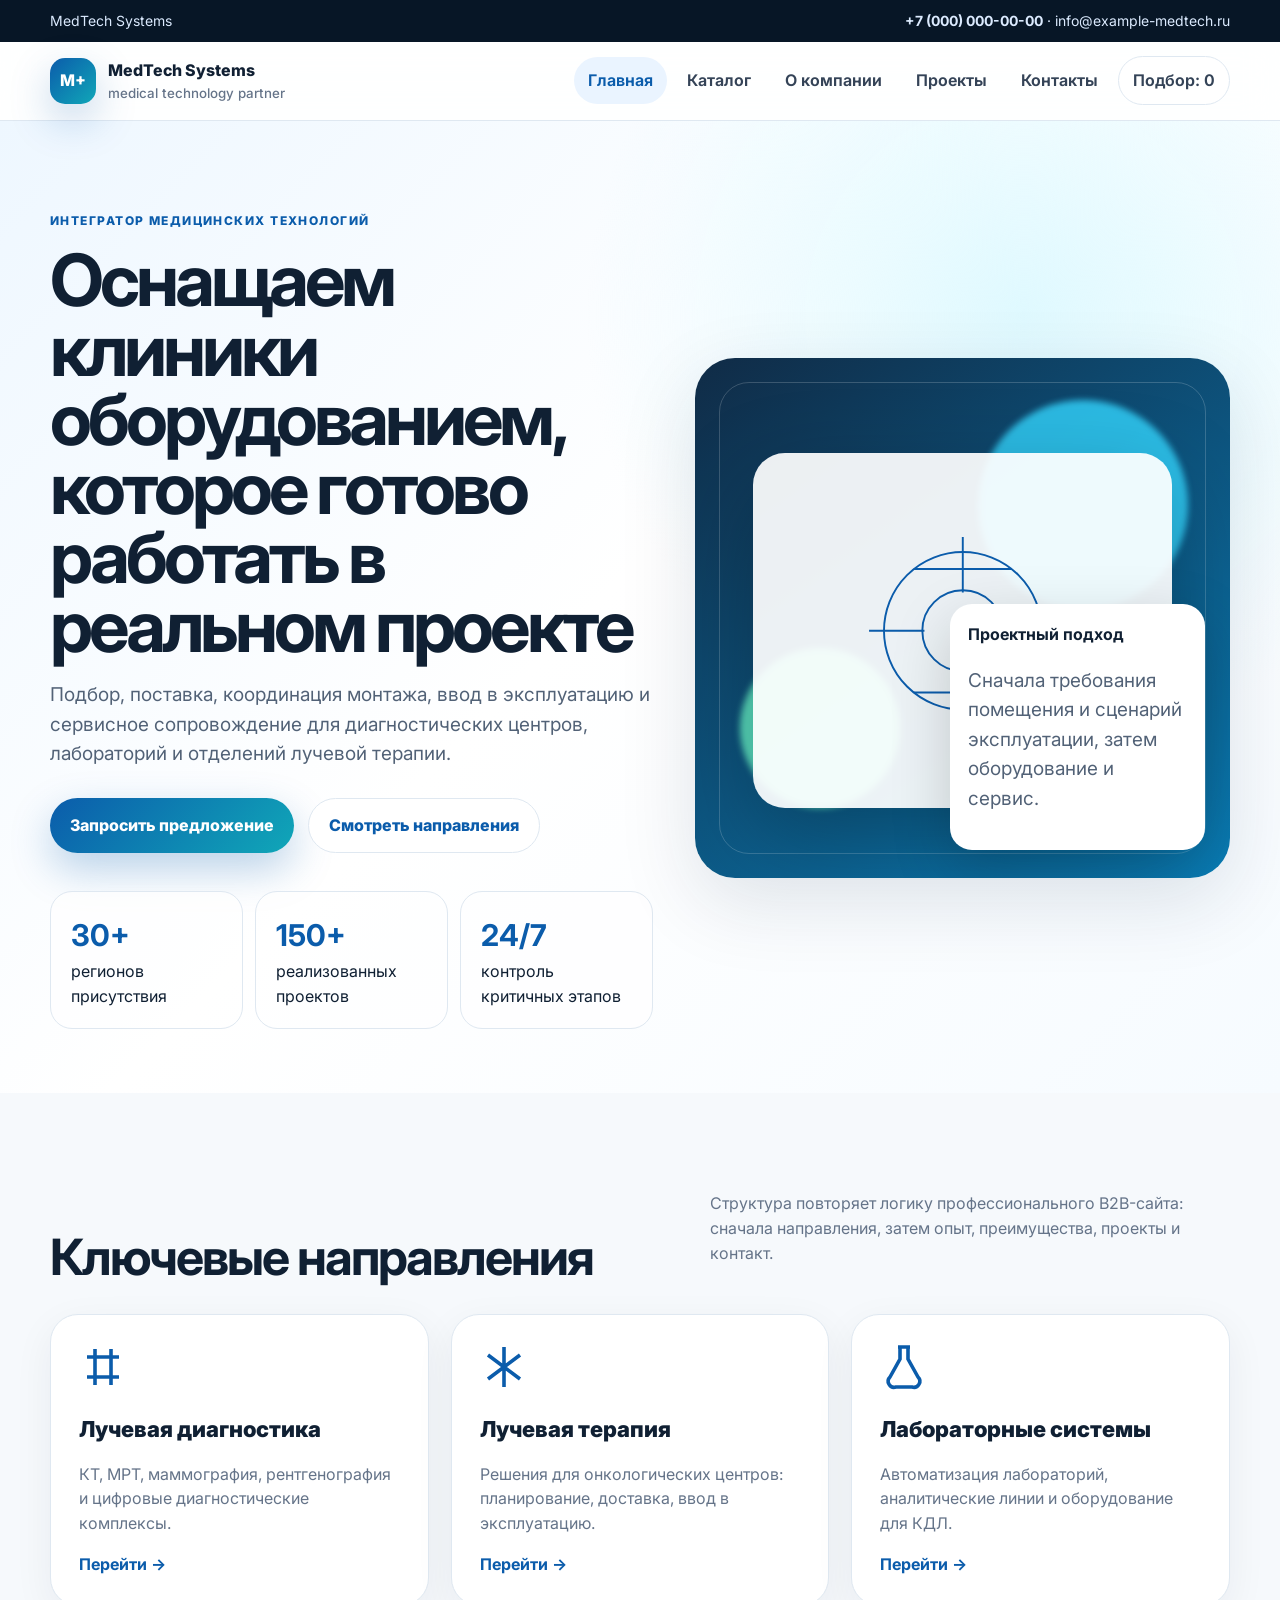
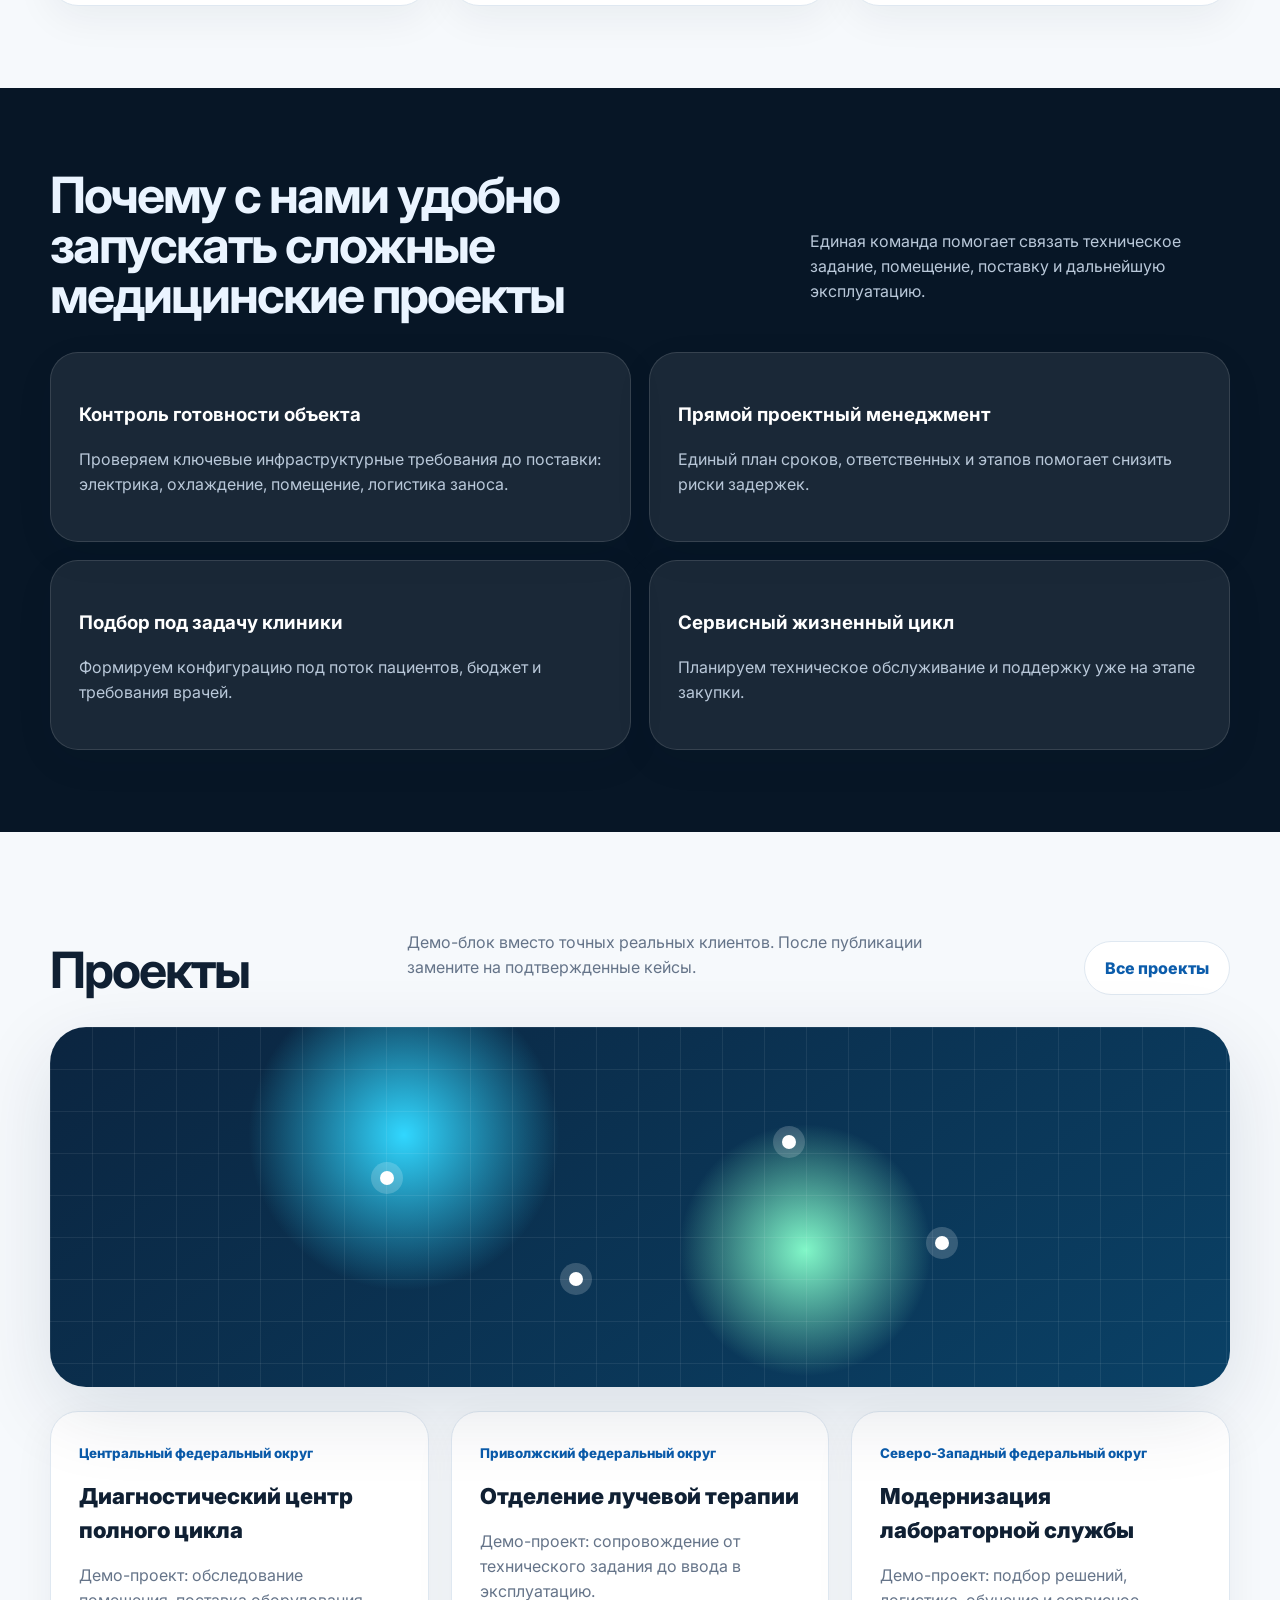
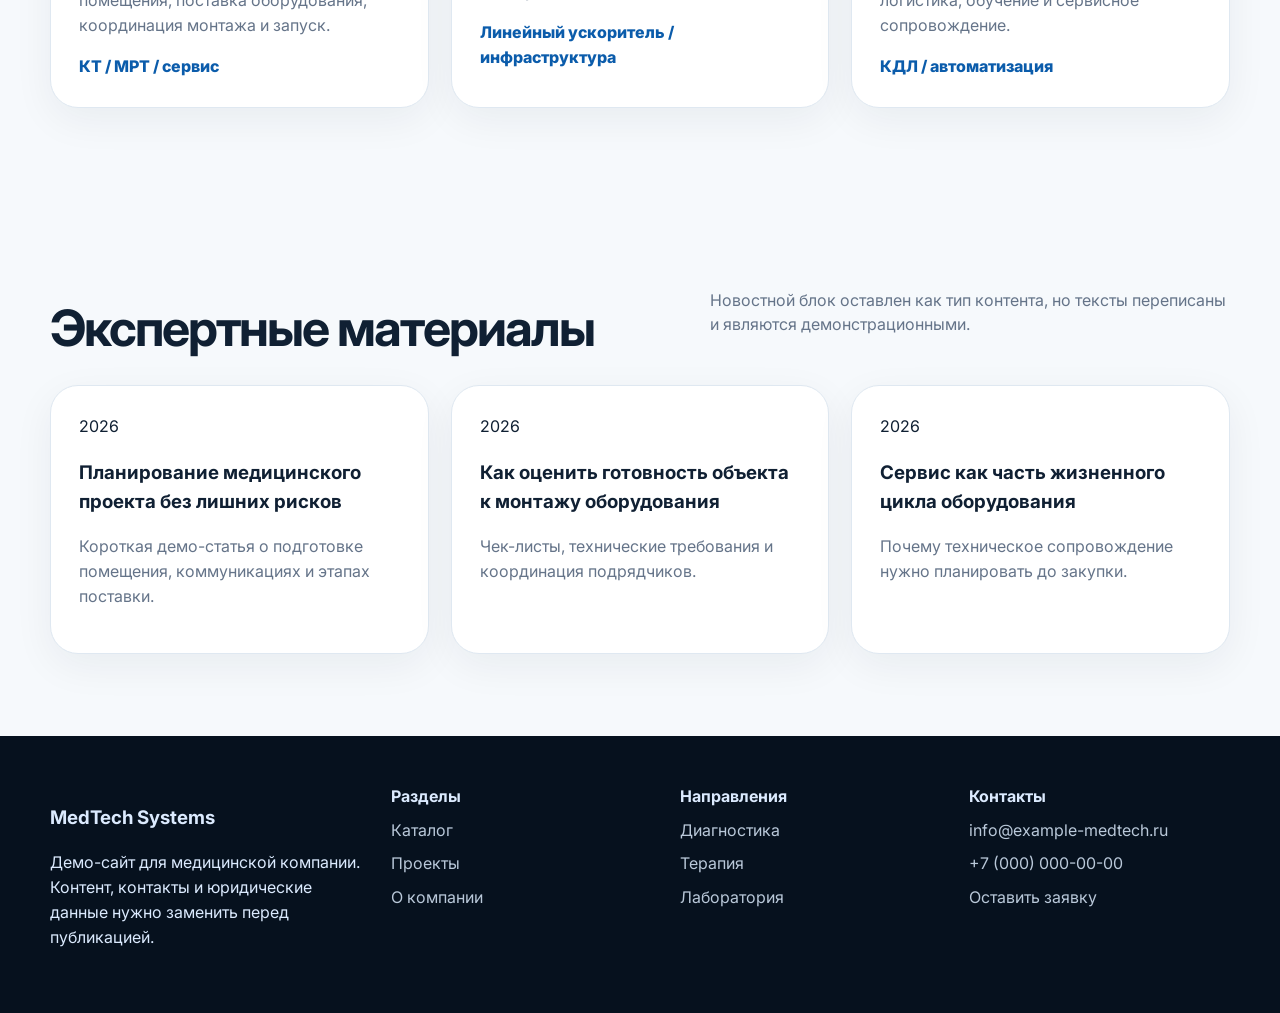
==== index.html @ 0eb0f10e "Add files via upload" ====
<!doctype html><html lang="ru"><head><meta charset="utf-8"><meta name="viewport" content="width=device-width,initial-scale=1"><title>MedTech Systems — медицинское оборудование</title><meta name="description" content="Комплексное оснащение медицинских центров, диагностика, терапия, лаборатории и сервис."><link rel="preconnect" href="https://fonts.googleapis.com"><link rel="preconnect" href="https://fonts.gstatic.com" crossorigin><link href="https://fonts.googleapis.com/css2?family=Inter:wght@400;500;650;750;850&display=swap" rel="stylesheet"><link rel="stylesheet" href="styles.css"></head><body><div class="topbar"><div class="container"><span data-company></span><span><b data-phone></b> · <a data-email></a></span></div></div>
<header class="navbar"><div class="container nav-inner"><a class="logo" href="index.html"><span class="logo-mark">M+</span><span><span data-company></span><small>medical technology partner</small></span></a><button class="nav-toggle" aria-label="Открыть меню">☰</button><nav class="nav-links"><a href="index.html">Главная</a><a href="catalog.html">Каталог</a><a href="about.html">О компании</a><a href="projects.html">Проекты</a><a href="contacts.html">Контакты</a><a class="basket-link" href="catalog.html#basket">Подбор: <span id="basketCount">0</span></a></nav></div></header>
<main><section class="hero"><div class="container hero-grid"><div><span class="eyebrow">интегратор медицинских технологий</span><h1>Оснащаем клиники оборудованием, которое готово работать в реальном проекте</h1><p>Подбор, поставка, координация монтажа, ввод в эксплуатацию и сервисное сопровождение для диагностических центров, лабораторий и отделений лучевой терапии.</p><div class="actions"><a class="btn primary" href="contacts.html?quote=1">Запросить предложение</a><a class="btn secondary" href="catalog.html">Смотреть направления</a></div><div class="hero-stats"><div class="stat"><b>30+</b><span>регионов присутствия</span></div><div class="stat"><b>150+</b><span>реализованных проектов</span></div><div class="stat"><b>24/7</b><span>контроль критичных этапов</span></div></div></div><div class="visual-card reveal"><span class="orb one"></span><span class="orb two"></span><div class="device"><svg viewBox="0 0 240 240"><circle cx="120" cy="120" r="74"/><circle cx="120" cy="120" r="38"/><path d="M32 120h52M156 120h52M120 32v52M120 156v52"/><path d="M74 178h92M74 62h92"/></svg></div><div class="floating-note"><b>Проектный подход</b><p>Сначала требования помещения и сценарий эксплуатации, затем оборудование и сервис.</p></div></div></div></section>
<section class="section"><div class="container"><div class="section-head"><h2>Ключевые направления</h2><p>Структура повторяет логику профессионального B2B-сайта: сначала направления, затем опыт, преимущества, проекты и контакт.</p></div><div id="directions" class="grid-3"></div></div></section>
<section class="section dark"><div class="container"><div class="section-head"><h2>Почему с нами удобно запускать сложные медицинские проекты</h2><p>Единая команда помогает связать техническое задание, помещение, поставку и дальнейшую эксплуатацию.</p></div><div class="adv-grid"><div class="adv-card reveal"><h3>Контроль готовности объекта</h3><p>Проверяем ключевые инфраструктурные требования до поставки: электрика, охлаждение, помещение, логистика заноса.</p></div><div class="adv-card reveal"><h3>Прямой проектный менеджмент</h3><p>Единый план сроков, ответственных и этапов помогает снизить риски задержек.</p></div><div class="adv-card reveal"><h3>Подбор под задачу клиники</h3><p>Формируем конфигурацию под поток пациентов, бюджет и требования врачей.</p></div><div class="adv-card reveal"><h3>Сервисный жизненный цикл</h3><p>Планируем техническое обслуживание и поддержку уже на этапе закупки.</p></div></div></div></section>
<section class="section"><div class="container"><div class="section-head"><h2>Проекты</h2><p>Демо-блок вместо точных реальных клиентов. После публикации замените на подтвержденные кейсы.</p><a class="btn ghost" href="projects.html">Все проекты</a></div><div class="map-card reveal"><span class="pin"></span><span class="pin"></span><span class="pin"></span><span class="pin"></span></div><div id="projectPreview" class="grid-3" style="margin-top:24px"></div></div></section>
<section class="section"><div class="container"><div class="section-head"><h2>Экспертные материалы</h2><p>Новостной блок оставлен как тип контента, но тексты переписаны и являются демонстрационными.</p></div><div id="newsPreview" class="grid-3"></div></div></section></main><footer class="footer"><div class="container footer-grid"><div><h3 data-company></h3><p>Демо-сайт для медицинской компании. Контент, контакты и юридические данные нужно заменить перед публикацией.</p></div><div><b>Разделы</b><a href="catalog.html">Каталог</a><a href="projects.html">Проекты</a><a href="about.html">О компании</a></div><div><b>Направления</b><a href="catalog.html#diagnostics">Диагностика</a><a href="catalog.html#therapy">Терапия</a><a href="catalog.html#lab">Лаборатория</a></div><div><b>Контакты</b><a data-email></a><a data-phone></a><a href="contacts.html">Оставить заявку</a></div></div></footer><script src="data.js"></script><script src="script.js"></script></body></html>
---- styles.css ----
:root{--bg:#f6f9fc;--paper:#fff;--ink:#102033;--muted:#657489;--line:#dfe8f1;--brand:#0b5cab;--brand2:#10a7b8;--dark:#071626;--accent:#d8f3ff;--shadow:0 24px 80px rgba(10,37,64,.12);--radius:28px}*{box-sizing:border-box}html{scroll-behavior:smooth}body{margin:0;font-family:Inter,Arial,sans-serif;background:var(--bg);color:var(--ink);line-height:1.55}a{color:inherit;text-decoration:none}img{max-width:100%}.container{width:min(1180px,calc(100% - 36px));margin:auto}.topbar{background:var(--dark);color:#dbeafe;font-size:14px}.topbar .container{display:flex;justify-content:space-between;gap:16px;padding:10px 0}.navbar{position:sticky;top:0;z-index:20;background:rgba(255,255,255,.9);backdrop-filter:blur(18px);border-bottom:1px solid var(--line)}.nav-inner{height:78px;display:flex;align-items:center;justify-content:space-between;gap:24px}.logo{display:flex;align-items:center;gap:12px;font-weight:800}.logo-mark{width:46px;height:46px;border-radius:15px;background:linear-gradient(135deg,var(--brand),var(--brand2));display:grid;place-items:center;color:#fff;box-shadow:0 16px 40px rgba(11,92,171,.25)}.logo small{display:block;color:var(--muted);font-weight:500}.nav-links{display:flex;align-items:center;gap:6px}.nav-links a{padding:11px 14px;border-radius:999px;color:#344357;font-weight:650}.nav-links a:hover,.nav-links a.active{background:#eaf4ff;color:var(--brand)}.nav-toggle{display:none}.basket-link{border:1px solid var(--line);background:white}.hero{position:relative;overflow:hidden;background:radial-gradient(circle at 80% 20%,#dff9ff 0,transparent 34%),linear-gradient(135deg,#eef7ff,#fff 48%,#f6fbff);padding:86px 0 64px}.hero-grid{display:grid;grid-template-columns:1.06fr .94fr;gap:42px;align-items:center}.eyebrow{color:var(--brand);font-weight:800;text-transform:uppercase;letter-spacing:.12em;font-size:12px}.hero h1,.page-hero h1{font-size:clamp(38px,6vw,72px);line-height:.96;margin:14px 0 20px;letter-spacing:-.055em}.hero p,.page-hero p{font-size:19px;color:#526277;max-width:660px}.actions{display:flex;gap:14px;flex-wrap:wrap;margin:30px 0}.btn{display:inline-flex;align-items:center;justify-content:center;gap:8px;padding:14px 20px;border-radius:999px;font-weight:800;border:0;cursor:pointer;transition:.25s}.btn.primary{background:linear-gradient(135deg,var(--brand),var(--brand2));color:#fff;box-shadow:0 16px 42px rgba(11,92,171,.28)}.btn.secondary,.btn.ghost{background:white;color:var(--brand);border:1px solid var(--line)}.btn:hover{transform:translateY(-2px)}.wide{width:100%;margin-top:18px}.hero-stats{display:grid;grid-template-columns:repeat(3,1fr);gap:12px;margin-top:38px}.stat{padding:20px;border:1px solid var(--line);background:rgba(255,255,255,.72);border-radius:22px}.stat b{font-size:30px;color:var(--brand);display:block}.visual-card{position:relative;min-height:520px;border-radius:40px;background:linear-gradient(145deg,#102b46,#0a7db6);box-shadow:var(--shadow);overflow:hidden;padding:28px}.visual-card:before{content:"";position:absolute;inset:24px;border:1px solid rgba(255,255,255,.18);border-radius:30px}.orb{position:absolute;border-radius:50%;filter:blur(3px);opacity:.8}.orb.one{width:210px;height:210px;background:#34d6ff;right:42px;top:42px}.orb.two{width:160px;height:160px;background:#68f7c9;left:45px;bottom:70px}.device{position:absolute;inset:95px 58px 70px;border-radius:32px;background:rgba(255,255,255,.92);display:grid;place-items:center;box-shadow:0 30px 90px rgba(0,0,0,.25)}.device svg{width:72%;height:72%;stroke:var(--brand);fill:none;stroke-width:1.8}.floating-note{position:absolute;right:25px;bottom:28px;background:white;border-radius:22px;padding:18px;box-shadow:0 20px 60px rgba(0,0,0,.18);max-width:255px}.section{padding:82px 0}.section.dark{background:var(--dark);color:#eaf4ff}.section-head{display:flex;justify-content:space-between;gap:24px;align-items:end;margin-bottom:32px}.section-head h2{font-size:clamp(30px,4vw,50px);line-height:1;margin:0;letter-spacing:-.04em}.section-head p{color:var(--muted);max-width:520px}.dark .section-head p{color:#b9c8d9}.grid-3{display:grid;grid-template-columns:repeat(3,1fr);gap:22px}.direction-card,.product-card,.project-card,.news-card,.adv-card,.process-card,.contact-card{background:var(--paper);border:1px solid var(--line);border-radius:var(--radius);padding:28px;box-shadow:0 12px 40px rgba(11,33,55,.06);transition:.25s}.direction-card:hover,.product-card:hover,.project-card:hover{transform:translateY(-6px);box-shadow:var(--shadow)}.direction-card svg{width:48px;height:48px;stroke:var(--brand);fill:none;stroke-width:1.8}.direction-card span,.product-card h3,.project-card h3{font-size:22px;font-weight:850;display:block;margin:14px 0 10px}.direction-card p,.product-card p,.project-card p,.news-card p,.process-card p{color:var(--muted)}.direction-card b{color:var(--brand)}.adv-grid{display:grid;grid-template-columns:1fr 1fr;gap:18px}.adv-card{background:rgba(255,255,255,.08);border-color:rgba(255,255,255,.12);color:white}.adv-card p{color:#b9c8d9}.map-card{min-height:360px;border-radius:36px;background:radial-gradient(circle at 30% 30%,#31d7ff,transparent 18%),radial-gradient(circle at 64% 62%,#81f7c8,transparent 16%),linear-gradient(145deg,#0b2540,#0a4166);position:relative;overflow:hidden;box-shadow:var(--shadow)}.map-card:after{content:"";position:absolute;inset:0;background-image:linear-gradient(rgba(255,255,255,.07) 1px,transparent 1px),linear-gradient(90deg,rgba(255,255,255,.07) 1px,transparent 1px);background-size:42px 42px}.pin{position:absolute;width:14px;height:14px;border-radius:50%;background:#fff;box-shadow:0 0 0 9px rgba(255,255,255,.18);z-index:2}.pin:nth-child(1){left:28%;top:40%}.pin:nth-child(2){left:62%;top:30%}.pin:nth-child(3){left:75%;top:58%}.pin:nth-child(4){left:44%;top:68%}.page-hero{padding:76px 0 44px;background:linear-gradient(135deg,#eef7ff,#fff)}.breadcrumbs{font-size:14px;color:var(--muted);margin-bottom:22px}.filters{display:flex;gap:10px;flex-wrap:wrap;margin-bottom:28px}.filter-btn{padding:11px 16px;border-radius:999px;border:1px solid var(--line);background:white;cursor:pointer;font-weight:750}.filter-btn.active{background:var(--brand);color:white}.product-card span,.project-card span,.project-card small{color:var(--brand);font-weight:800}.basket-box{background:white;border:1px solid var(--line);border-radius:28px;padding:24px;margin-bottom:30px}.basket-row{display:grid;grid-template-columns:1fr 38px 30px 38px 38px;gap:8px;align-items:center;border-bottom:1px solid var(--line);padding:12px 0}.basket-row button{border:0;border-radius:10px;background:#eaf4ff;color:var(--brand);font-weight:900;cursor:pointer;padding:8px}.process{display:grid;grid-template-columns:repeat(4,1fr);gap:18px}.process-card b{display:grid;place-items:center;width:42px;height:42px;border-radius:14px;background:#eaf4ff;color:var(--brand);margin-bottom:20px}.contact-grid{display:grid;grid-template-columns:.85fr 1.15fr;gap:26px}.form{background:white;border:1px solid var(--line);border-radius:32px;padding:28px;box-shadow:var(--shadow)}label{display:block;font-weight:800;margin-top:14px}input,textarea,select{width:100%;padding:15px 16px;border:1px solid var(--line);border-radius:16px;font:inherit;margin-top:8px;background:#fbfdff}textarea{min-height:180px}.muted{color:var(--muted)}.footer{background:#06111e;color:#dbeafe;padding:48px 0}.footer-grid{display:grid;grid-template-columns:1.2fr repeat(3,1fr);gap:28px}.footer a{display:block;color:#b9c8d9;margin:9px 0}.reveal{opacity:0;transform:translateY(24px);transition:opacity .7s ease,transform .7s ease}.reveal.visible{opacity:1;transform:none}@media (prefers-reduced-motion:reduce){*{scroll-behavior:auto!important;transition:none!important}.reveal{opacity:1;transform:none}}@media (max-width:900px){.hero-grid,.contact-grid{grid-template-columns:1fr}.grid-3,.process,.footer-grid{grid-template-columns:1fr 1fr}.visual-card{min-height:420px}.nav-toggle{display:block;border:0;background:#eaf4ff;border-radius:12px;padding:10px}.nav-links{display:none;position:absolute;top:78px;left:18px;right:18px;flex-direction:column;background:white;border:1px solid var(--line);border-radius:24px;padding:14px;box-shadow:var(--shadow)}.nav-links.open{display:flex}.nav-links a{width:100%}.section-head{display:block}.topbar .container{display:block}}@media (max-width:620px){.grid-3,.process,.adv-grid,.footer-grid,.hero-stats{grid-template-columns:1fr}.hero{padding-top:48px}.visual-card{min-height:330px;border-radius:28px}.device{inset:70px 34px}.floating-note{display:none}.section{padding:56px 0}.nav-inner{height:68px}.nav-links{top:68px}.basket-row{grid-template-columns:1fr 34px 24px 34px 34px}.logo small{display:none}}
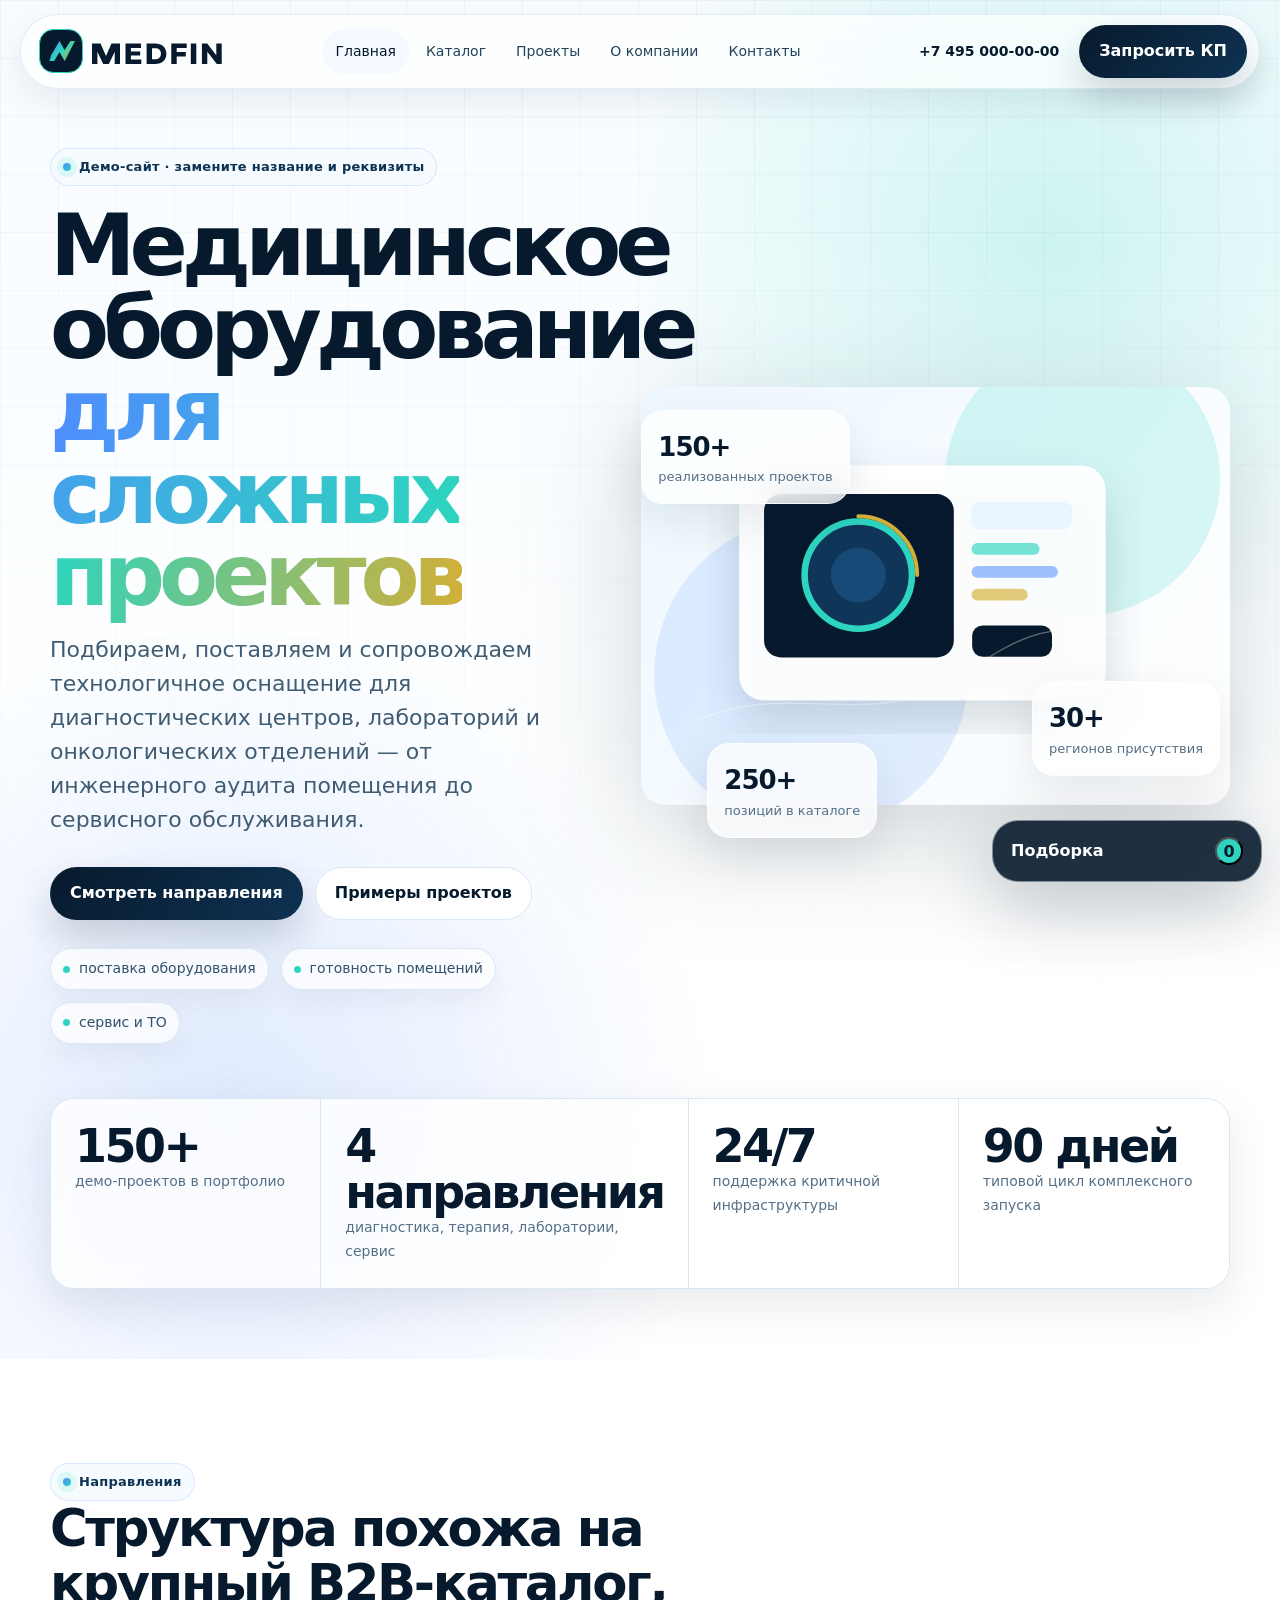
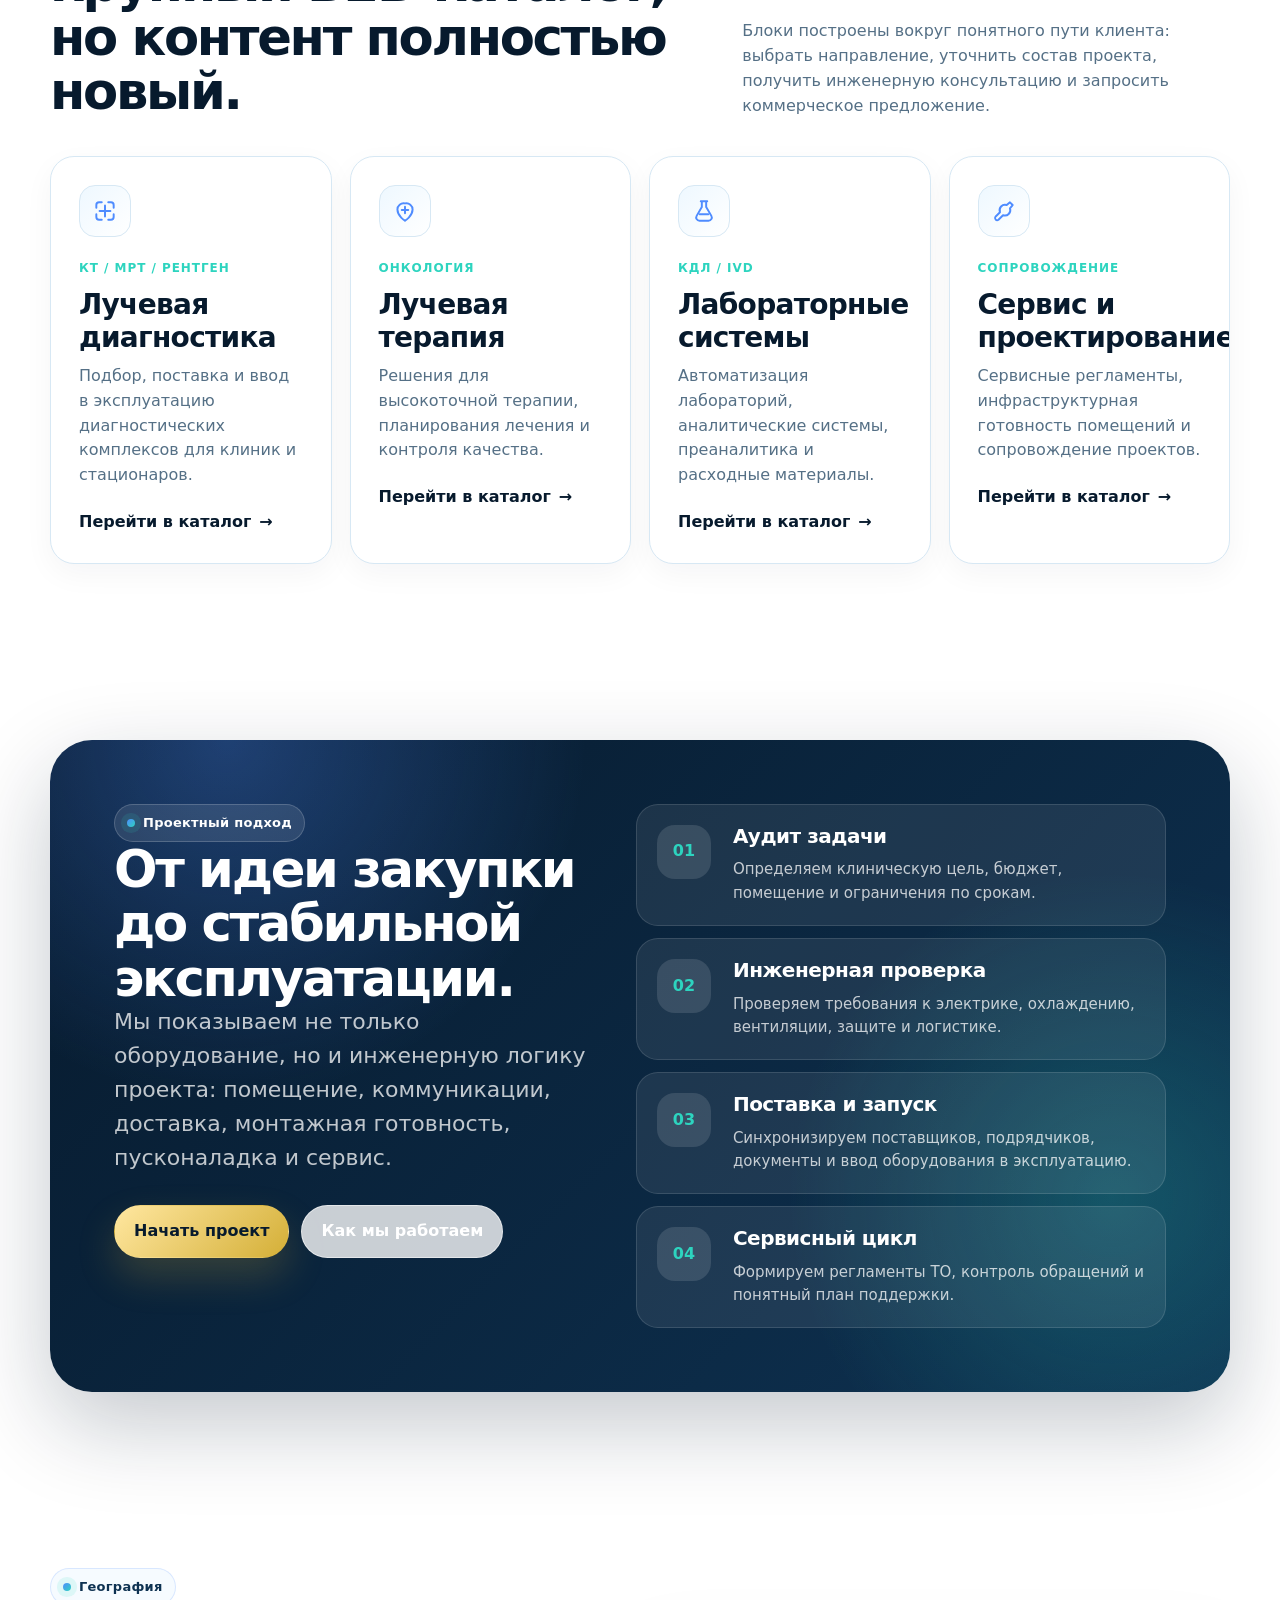
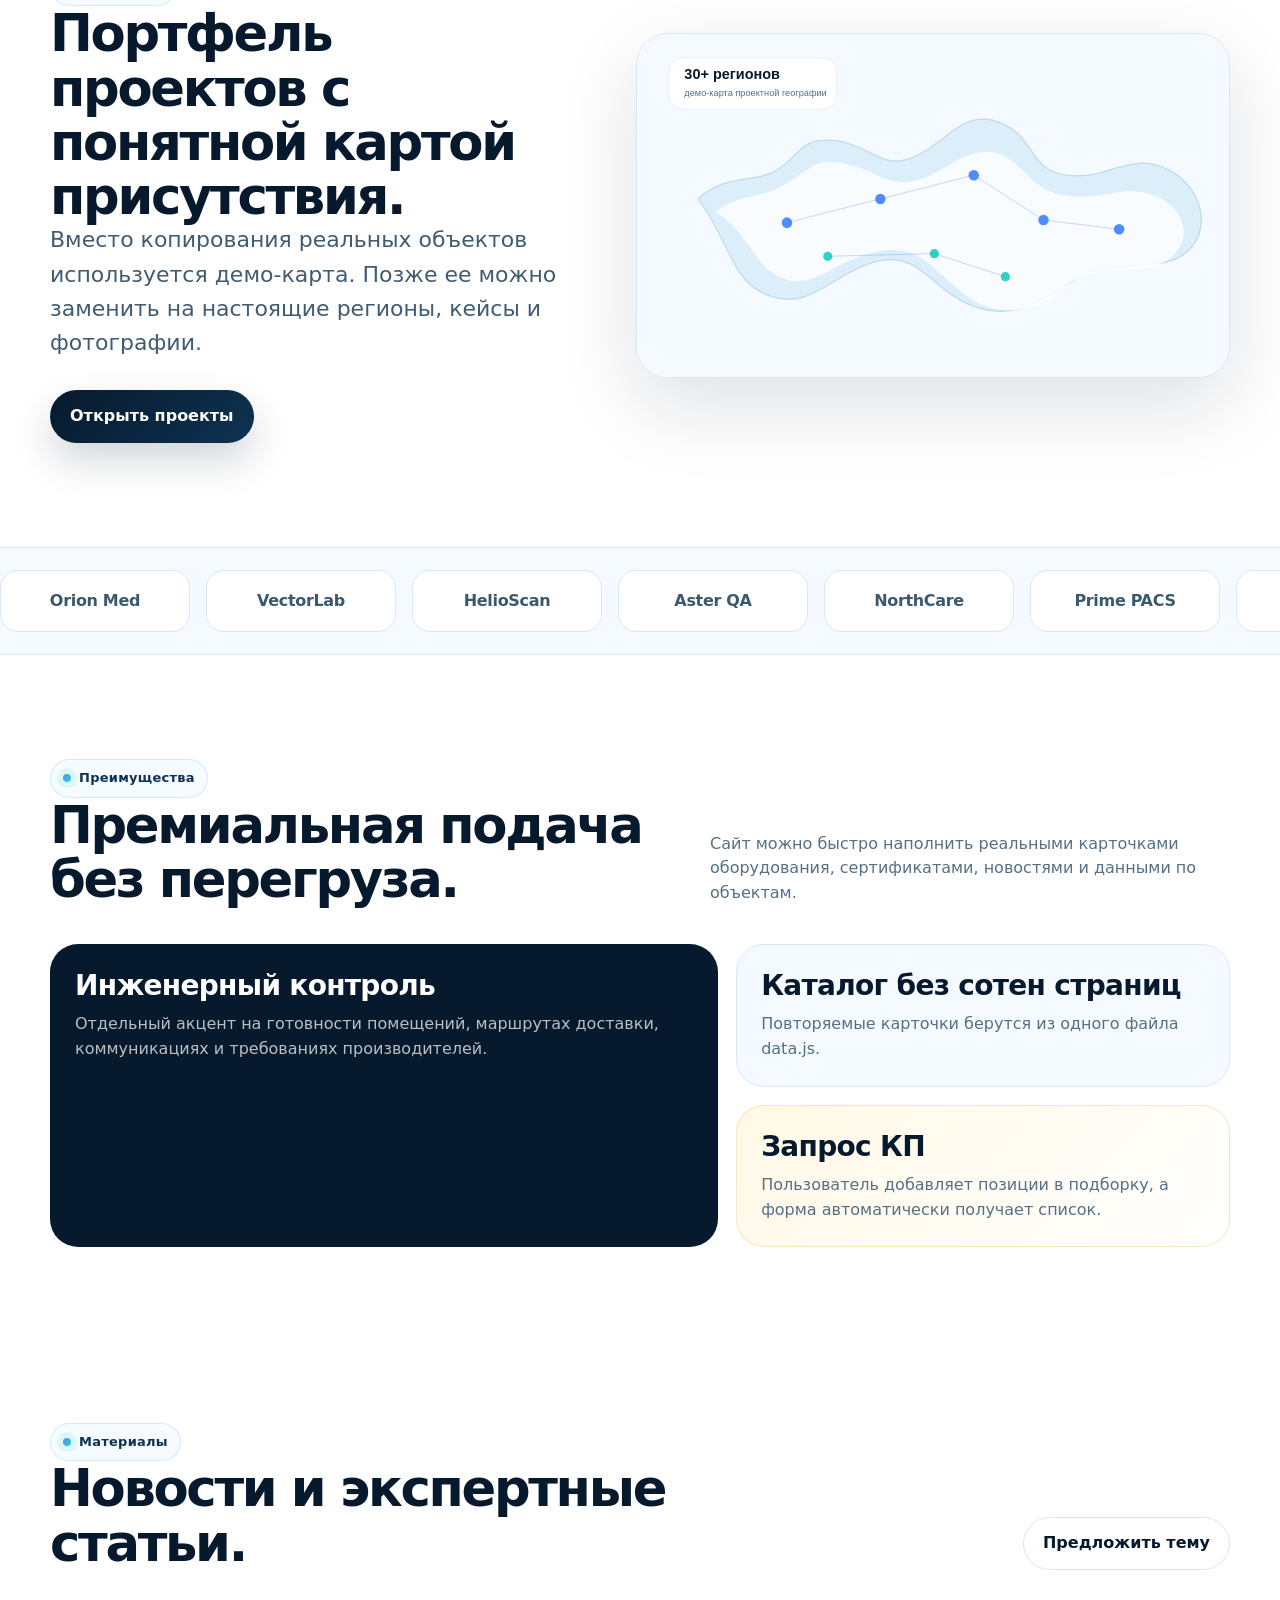
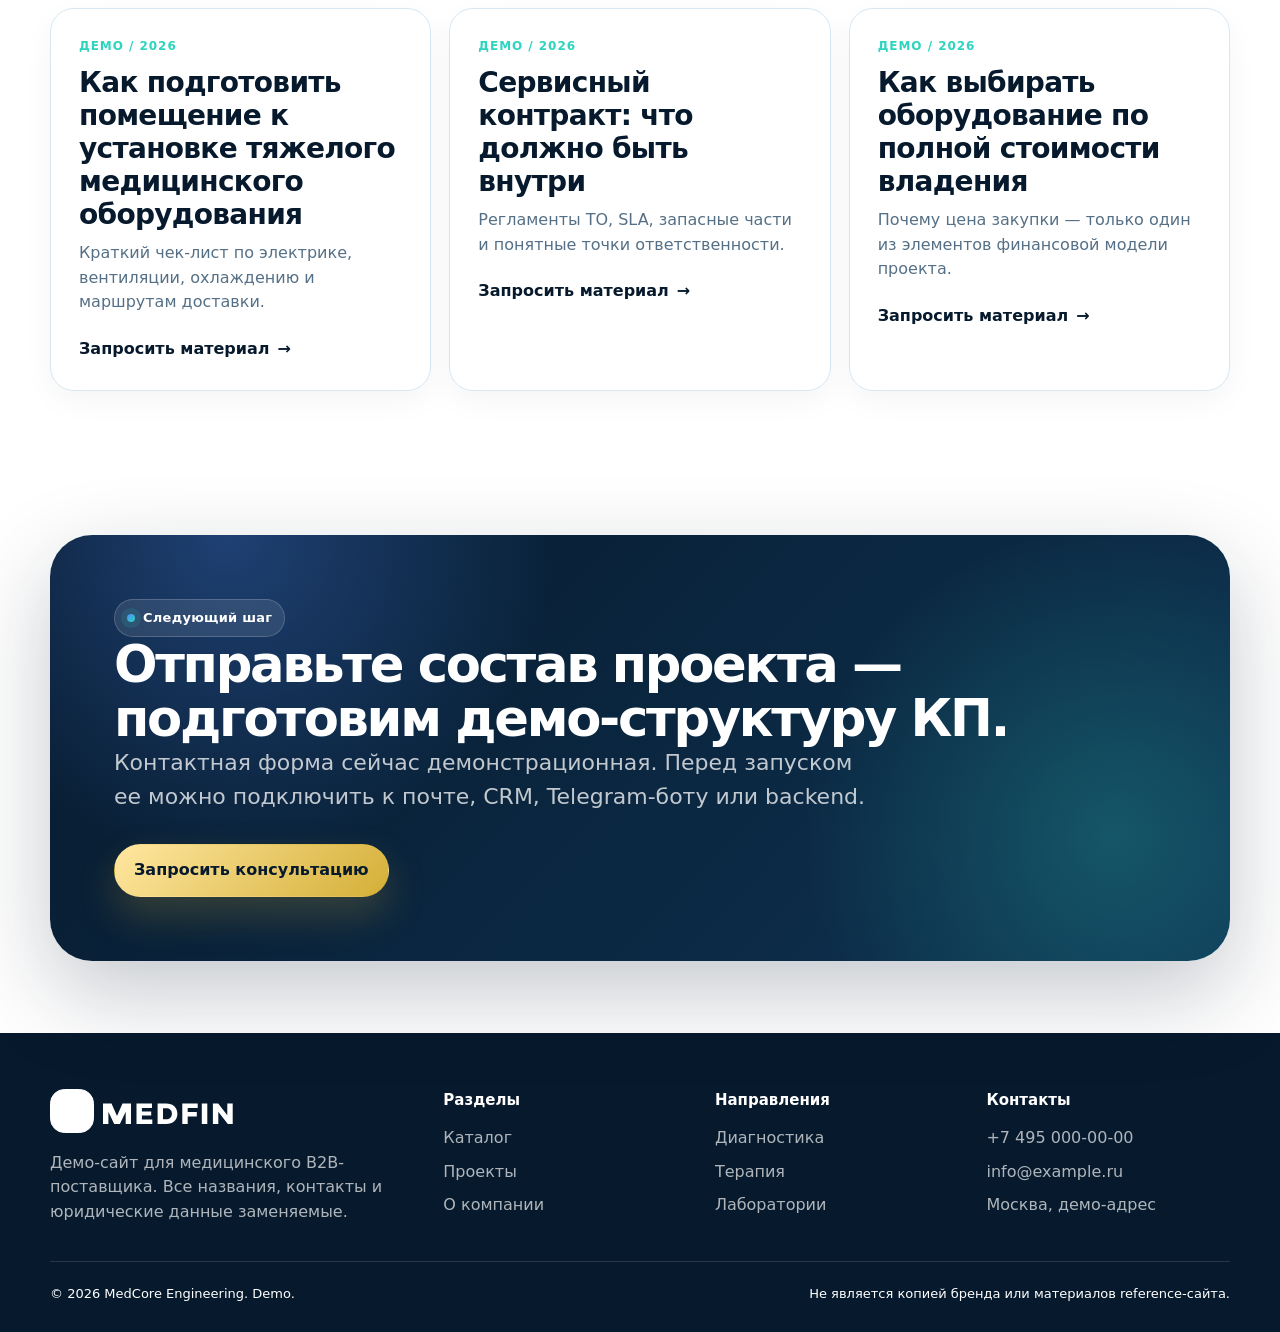
==== commit a051a337: "Add files via upload" ====
--- a/index.html
+++ b/index.html
@@ -1,7 +1,189 @@
-<!doctype html><html lang="ru"><head><meta charset="utf-8"><meta name="viewport" content="width=device-width,initial-scale=1"><title>MedTech Systems — медицинское оборудование</title><meta name="description" content="Комплексное оснащение медицинских центров, диагностика, терапия, лаборатории и сервис."><link rel="preconnect" href="https://fonts.googleapis.com"><link rel="preconnect" href="https://fonts.gstatic.com" crossorigin><link href="https://fonts.googleapis.com/css2?family=Inter:wght@400;500;650;750;850&display=swap" rel="stylesheet"><link rel="stylesheet" href="styles.css"></head><body><div class="topbar"><div class="container"><span data-company></span><span><b data-phone></b> · <a data-email></a></span></div></div>
-<header class="navbar"><div class="container nav-inner"><a class="logo" href="index.html"><span class="logo-mark">M+</span><span><span data-company></span><small>medical technology partner</small></span></a><button class="nav-toggle" aria-label="Открыть меню">☰</button><nav class="nav-links"><a href="index.html">Главная</a><a href="catalog.html">Каталог</a><a href="about.html">О компании</a><a href="projects.html">Проекты</a><a href="contacts.html">Контакты</a><a class="basket-link" href="catalog.html#basket">Подбор: <span id="basketCount">0</span></a></nav></div></header>
-<main><section class="hero"><div class="container hero-grid"><div><span class="eyebrow">интегратор медицинских технологий</span><h1>Оснащаем клиники оборудованием, которое готово работать в реальном проекте</h1><p>Подбор, поставка, координация монтажа, ввод в эксплуатацию и сервисное сопровождение для диагностических центров, лабораторий и отделений лучевой терапии.</p><div class="actions"><a class="btn primary" href="contacts.html?quote=1">Запросить предложение</a><a class="btn secondary" href="catalog.html">Смотреть направления</a></div><div class="hero-stats"><div class="stat"><b>30+</b><span>регионов присутствия</span></div><div class="stat"><b>150+</b><span>реализованных проектов</span></div><div class="stat"><b>24/7</b><span>контроль критичных этапов</span></div></div></div><div class="visual-card reveal"><span class="orb one"></span><span class="orb two"></span><div class="device"><svg viewBox="0 0 240 240"><circle cx="120" cy="120" r="74"/><circle cx="120" cy="120" r="38"/><path d="M32 120h52M156 120h52M120 32v52M120 156v52"/><path d="M74 178h92M74 62h92"/></svg></div><div class="floating-note"><b>Проектный подход</b><p>Сначала требования помещения и сценарий эксплуатации, затем оборудование и сервис.</p></div></div></div></section>
-<section class="section"><div class="container"><div class="section-head"><h2>Ключевые направления</h2><p>Структура повторяет логику профессионального B2B-сайта: сначала направления, затем опыт, преимущества, проекты и контакт.</p></div><div id="directions" class="grid-3"></div></div></section>
-<section class="section dark"><div class="container"><div class="section-head"><h2>Почему с нами удобно запускать сложные медицинские проекты</h2><p>Единая команда помогает связать техническое задание, помещение, поставку и дальнейшую эксплуатацию.</p></div><div class="adv-grid"><div class="adv-card reveal"><h3>Контроль готовности объекта</h3><p>Проверяем ключевые инфраструктурные требования до поставки: электрика, охлаждение, помещение, логистика заноса.</p></div><div class="adv-card reveal"><h3>Прямой проектный менеджмент</h3><p>Единый план сроков, ответственных и этапов помогает снизить риски задержек.</p></div><div class="adv-card reveal"><h3>Подбор под задачу клиники</h3><p>Формируем конфигурацию под поток пациентов, бюджет и требования врачей.</p></div><div class="adv-card reveal"><h3>Сервисный жизненный цикл</h3><p>Планируем техническое обслуживание и поддержку уже на этапе закупки.</p></div></div></div></section>
-<section class="section"><div class="container"><div class="section-head"><h2>Проекты</h2><p>Демо-блок вместо точных реальных клиентов. После публикации замените на подтвержденные кейсы.</p><a class="btn ghost" href="projects.html">Все проекты</a></div><div class="map-card reveal"><span class="pin"></span><span class="pin"></span><span class="pin"></span><span class="pin"></span></div><div id="projectPreview" class="grid-3" style="margin-top:24px"></div></div></section>
-<section class="section"><div class="container"><div class="section-head"><h2>Экспертные материалы</h2><p>Новостной блок оставлен как тип контента, но тексты переписаны и являются демонстрационными.</p></div><div id="newsPreview" class="grid-3"></div></div></section></main><footer class="footer"><div class="container footer-grid"><div><h3 data-company></h3><p>Демо-сайт для медицинской компании. Контент, контакты и юридические данные нужно заменить перед публикацией.</p></div><div><b>Разделы</b><a href="catalog.html">Каталог</a><a href="projects.html">Проекты</a><a href="about.html">О компании</a></div><div><b>Направления</b><a href="catalog.html#diagnostics">Диагностика</a><a href="catalog.html#therapy">Терапия</a><a href="catalog.html#lab">Лаборатория</a></div><div><b>Контакты</b><a data-email></a><a data-phone></a><a href="contacts.html">Оставить заявку</a></div></div></footer><script src="data.js"></script><script src="script.js"></script></body></html>
+<!doctype html>
+<html lang="ru">
+<head>
+  <meta charset="utf-8">
+  <meta name="viewport" content="width=device-width, initial-scale=1">
+  <title>MedCore Engineering — комплексное оснащение медицинских центров</title>
+  <meta name="description" content="Демо-сайт поставщика медицинского оборудования: проектирование, поставка, сервис и оснащение клиник.">
+  <meta property="og:title" content="MedCore Engineering">
+  <meta property="og:description" content="Комплексные решения для медицинской инфраструктуры.">
+  <meta property="og:type" content="website">
+  <link rel="icon" href="assets/img/logo.svg" type="image/svg+xml">
+  <link rel="stylesheet" href="assets/css/styles.css">
+</head>
+<body data-page="home">
+  <a class="skip-link" href="#main">Перейти к содержанию</a>
+  <header class="site-header">
+    <div class="nav-shell">
+      <a class="logo" href="index.html" aria-label="MedCore Engineering"><img src="assets/img/logo.svg" alt="MedCore Engineering"></a>
+      <nav class="main-nav" aria-label="Основная навигация">
+        <a href="index.html" data-page="home">Главная</a>
+        <a href="catalog.html" data-page="catalog">Каталог</a>
+        <a href="projects.html" data-page="projects">Проекты</a>
+        <a href="about.html" data-page="about">О компании</a>
+        <a href="contacts.html" data-page="contacts">Контакты</a>
+      </nav>
+      <div class="nav-actions">
+        <a class="phone-link" href="tel:+74950000000">+7 495 000-00-00</a>
+        <a class="btn btn-primary" href="contacts.html">Запросить КП</a>
+        <button class="menu-toggle" type="button" aria-label="Открыть меню" aria-expanded="false" data-menu-toggle><span></span></button>
+      </div>
+    </div>
+  </header>
+
+  <main id="main">
+    <section class="hero section">
+      <div class="container hero-grid">
+        <div class="hero-copy reveal">
+          <span class="eyebrow">Демо-сайт · замените название и реквизиты</span>
+          <h1 class="display">Медицинское оборудование <span class="gradient-text">для сложных проектов</span></h1>
+          <p class="lead">Подбираем, поставляем и сопровождаем технологичное оснащение для диагностических центров, лабораторий и онкологических отделений — от инженерного аудита помещения до сервисного обслуживания.</p>
+          <div class="hero-actions">
+            <a class="btn btn-primary" href="catalog.html">Смотреть направления</a>
+            <a class="btn btn-secondary" href="projects.html">Примеры проектов</a>
+          </div>
+          <div class="hero-points" data-stagger>
+            <span class="hero-point">поставка оборудования</span>
+            <span class="hero-point">готовность помещений</span>
+            <span class="hero-point">сервис и ТО</span>
+          </div>
+        </div>
+        <div class="hero-visual reveal">
+          <img class="hero-device" src="assets/img/hero-device.svg" alt="Абстрактная медицинская система" data-parallax="0.025">
+          <div class="orbit-card one"><strong data-count="150" data-suffix="+">150+</strong><span>реализованных проектов</span></div>
+          <div class="orbit-card two"><strong data-count="30" data-suffix="+">30+</strong><span>регионов присутствия</span></div>
+          <div class="orbit-card three"><strong data-count="250" data-suffix="+">250+</strong><span>позиций в каталоге</span></div>
+        </div>
+      </div>
+      <div class="container trust-strip">
+        <div class="trust-strip-inner" data-stagger>
+          <div class="stat"><strong data-count="150" data-suffix="+">150+</strong><span>демо-проектов в портфолио</span></div>
+          <div class="stat"><strong data-count="4" data-suffix=" направления">4 направления</strong><span>диагностика, терапия, лаборатории, сервис</span></div>
+          <div class="stat"><strong data-count="24" data-suffix="/7">24/7</strong><span>поддержка критичной инфраструктуры</span></div>
+          <div class="stat"><strong data-count="90" data-suffix=" дней">90 дней</strong><span>типовой цикл комплексного запуска</span></div>
+        </div>
+      </div>
+    </section>
+
+    <section class="section">
+      <div class="container">
+        <div class="section-head reveal">
+          <div>
+            <span class="eyebrow">Направления</span>
+            <h2>Структура похожа на крупный B2B-каталог, но контент полностью новый.</h2>
+          </div>
+          <p>Блоки построены вокруг понятного пути клиента: выбрать направление, уточнить состав проекта, получить инженерную консультацию и запросить коммерческое предложение.</p>
+        </div>
+        <div class="cards-grid four" data-render="categories" data-stagger></div>
+      </div>
+    </section>
+
+    <section class="section compact">
+      <div class="container">
+        <div class="dark-panel process-grid reveal">
+          <div>
+            <span class="eyebrow">Проектный подход</span>
+            <h2>От идеи закупки до стабильной эксплуатации.</h2>
+            <p class="lead">Мы показываем не только оборудование, но и инженерную логику проекта: помещение, коммуникации, доставка, монтажная готовность, пусконаладка и сервис.</p>
+            <div class="hero-actions">
+              <a class="btn btn-gold" href="contacts.html">Начать проект</a>
+              <a class="btn btn-ghost" href="about.html">Как мы работаем</a>
+            </div>
+          </div>
+          <div class="steps" data-stagger>
+            <article class="step"><div><h3>Аудит задачи</h3><p>Определяем клиническую цель, бюджет, помещение и ограничения по срокам.</p></div></article>
+            <article class="step"><div><h3>Инженерная проверка</h3><p>Проверяем требования к электрике, охлаждению, вентиляции, защите и логистике.</p></div></article>
+            <article class="step"><div><h3>Поставка и запуск</h3><p>Синхронизируем поставщиков, подрядчиков, документы и ввод оборудования в эксплуатацию.</p></div></article>
+            <article class="step"><div><h3>Сервисный цикл</h3><p>Формируем регламенты ТО, контроль обращений и понятный план поддержки.</p></div></article>
+          </div>
+        </div>
+      </div>
+    </section>
+
+    <section class="section">
+      <div class="container split">
+        <div class="reveal">
+          <span class="eyebrow">География</span>
+          <h2>Портфель проектов с понятной картой присутствия.</h2>
+          <p class="lead">Вместо копирования реальных объектов используется демо-карта. Позже ее можно заменить на настоящие регионы, кейсы и фотографии.</p>
+          <div class="hero-actions">
+            <a class="btn btn-primary" href="projects.html">Открыть проекты</a>
+          </div>
+        </div>
+        <div class="media-frame reveal"><img src="assets/img/map-russia.svg" alt="Демо-карта географии проектов"></div>
+      </div>
+    </section>
+
+    <section class="logo-marquee" aria-label="Демо-партнеры">
+      <div class="logo-track" data-render="partners"></div>
+    </section>
+
+    <section class="section">
+      <div class="container">
+        <div class="section-head reveal">
+          <div>
+            <span class="eyebrow">Преимущества</span>
+            <h2>Премиальная подача без перегруза.</h2>
+          </div>
+          <p>Сайт можно быстро наполнить реальными карточками оборудования, сертификатами, новостями и данными по объектам.</p>
+        </div>
+        <div class="bento reveal">
+          <article class="bento-card dark"><h3>Инженерный контроль</h3><p>Отдельный акцент на готовности помещений, маршрутах доставки, коммуникациях и требованиях производителей.</p></article>
+          <div class="bento-col">
+            <article class="bento-card"><h3>Каталог без сотен страниц</h3><p>Повторяемые карточки берутся из одного файла data.js.</p></article>
+            <article class="bento-card gold"><h3>Запрос КП</h3><p>Пользователь добавляет позиции в подборку, а форма автоматически получает список.</p></article>
+          </div>
+        </div>
+      </div>
+    </section>
+
+    <section class="section compact">
+      <div class="container">
+        <div class="section-head reveal">
+          <div>
+            <span class="eyebrow">Материалы</span>
+            <h2>Новости и экспертные статьи.</h2>
+          </div>
+          <a class="btn btn-secondary" href="contacts.html">Предложить тему</a>
+        </div>
+        <div class="cards-grid" data-render="news" data-stagger></div>
+      </div>
+    </section>
+
+    <section class="section compact">
+      <div class="container">
+        <div class="dark-panel reveal">
+          <span class="eyebrow">Следующий шаг</span>
+          <h2>Отправьте состав проекта — подготовим демо-структуру КП.</h2>
+          <p class="lead">Контактная форма сейчас демонстрационная. Перед запуском ее можно подключить к почте, CRM, Telegram-боту или backend.</p>
+          <div class="hero-actions"><a class="btn btn-gold" href="contacts.html">Запросить консультацию</a></div>
+        </div>
+      </div>
+    </section>
+  </main>
+
+  <div class="quote-bar" data-quote-bar>
+    <div class="quote-bar-head"><strong>Подборка</strong><button class="quote-count" type="button" data-quote-toggle data-quote-count aria-label="Открыть подборку">0</button></div>
+    <div class="quote-panel">
+      <div class="quote-empty" data-quote-empty>Добавьте позиции из каталога.</div>
+      <div class="quote-items" data-quote-items></div>
+      <a class="btn btn-gold" href="contacts.html" data-request-quote>Запросить КП</a>
+    </div>
+  </div>
+
+  <footer class="footer">
+    <div class="container">
+      <div class="footer-grid">
+        <div><img class="footer-logo" src="assets/img/logo.svg" alt="MedCore Engineering"><p>Демо-сайт для медицинского B2B-поставщика. Все названия, контакты и юридические данные заменяемые.</p></div>
+        <div><h4>Разделы</h4><div class="footer-links"><a href="catalog.html">Каталог</a><a href="projects.html">Проекты</a><a href="about.html">О компании</a></div></div>
+        <div><h4>Направления</h4><div class="footer-links"><a href="catalog.html?category=diagnostics">Диагностика</a><a href="catalog.html?category=therapy">Терапия</a><a href="catalog.html?category=lab">Лаборатории</a></div></div>
+        <div><h4>Контакты</h4><div class="footer-links"><a href="tel:+74950000000">+7 495 000-00-00</a><a href="mailto:info@example.ru">info@example.ru</a><a href="contacts.html">Москва, демо-адрес</a></div></div>
+      </div>
+      <div class="footer-bottom"><span>© 2026 MedCore Engineering. Demo.</span><span>Не является копией бренда или материалов reference-сайта.</span></div>
+    </div>
+  </footer>
+
+  <script src="assets/js/data.js"></script>
+  <script src="assets/js/app.js"></script>
+</body>
+</html>
--- a/assets/css/styles.css
+++ b/assets/css/styles.css
@@ -0,0 +1,425 @@
+:root {
+  --ink: #071a2d;
+  --ink-2: #0e3252;
+  --muted: #557086;
+  --line: #d7e8f4;
+  --paper: #ffffff;
+  --wash: #f4faff;
+  --wash-2: #eef8ff;
+  --blue: #4f8cff;
+  --cyan: #2dd4bf;
+  --gold: #d4af37;
+  --danger: #e45757;
+  --shadow: 0 28px 80px rgba(7, 26, 45, 0.13);
+  --soft-shadow: 0 16px 46px rgba(7, 26, 45, 0.09);
+  --radius-xl: 34px;
+  --radius-lg: 24px;
+  --radius-md: 16px;
+  --max: 1180px;
+  --speed: 260ms;
+}
+
+* { box-sizing: border-box; }
+html { scroll-behavior: smooth; }
+body {
+  margin: 0;
+  font-family: Inter, Manrope, system-ui, -apple-system, BlinkMacSystemFont, "Segoe UI", sans-serif;
+  background: var(--paper);
+  color: var(--ink);
+  line-height: 1.55;
+  text-rendering: optimizeLegibility;
+}
+body.menu-open { overflow: hidden; }
+img, svg { max-width: 100%; display: block; }
+a { color: inherit; text-decoration: none; }
+button, input, textarea, select { font: inherit; }
+button, a, .clickable { cursor: pointer; }
+
+.skip-link {
+  position: absolute;
+  top: -48px;
+  left: 12px;
+  background: var(--ink);
+  color: white;
+  padding: 10px 14px;
+  border-radius: 999px;
+  z-index: 20;
+}
+.skip-link:focus { top: 12px; }
+.container { width: min(var(--max), calc(100% - 40px)); margin: 0 auto; }
+.section { padding: 104px 0; position: relative; }
+.section.compact { padding: 72px 0; }
+.eyebrow {
+  display: inline-flex;
+  align-items: center;
+  gap: 8px;
+  padding: 8px 12px;
+  border: 1px solid rgba(79, 140, 255, .18);
+  background: rgba(244, 250, 255, .78);
+  color: var(--ink-2);
+  border-radius: 999px;
+  font-size: 13px;
+  font-weight: 760;
+  letter-spacing: .02em;
+}
+.eyebrow::before {
+  content: "";
+  width: 8px;
+  height: 8px;
+  border-radius: 99px;
+  background: linear-gradient(135deg, var(--blue), var(--cyan));
+  box-shadow: 0 0 0 6px rgba(45,212,191,.12);
+}
+.display {
+  margin: 18px 0 16px;
+  font-size: clamp(42px, 7vw, 86px);
+  line-height: .96;
+  letter-spacing: -.07em;
+  font-weight: 860;
+}
+.h1, h1 {
+  margin: 0 0 18px;
+  font-size: clamp(40px, 5vw, 72px);
+  line-height: 1.02;
+  letter-spacing: -.055em;
+}
+.h2, h2 {
+  margin: 0;
+  font-size: clamp(30px, 4vw, 52px);
+  line-height: 1.06;
+  letter-spacing: -.045em;
+}
+.h3, h3 { margin: 0 0 10px; font-size: clamp(20px, 2.2vw, 28px); line-height: 1.18; letter-spacing: -.025em; }
+p { color: var(--muted); margin: 0; }
+.lead { font-size: clamp(18px, 2vw, 22px); color: #405c72; max-width: 760px; }
+.gradient-text { background: linear-gradient(100deg, var(--blue), var(--cyan) 58%, var(--gold)); -webkit-background-clip: text; background-clip: text; color: transparent; }
+
+.site-header {
+  position: fixed;
+  top: 14px;
+  left: 0;
+  right: 0;
+  z-index: 1000;
+  transition: transform var(--speed), top var(--speed);
+}
+.nav-shell {
+  width: min(1240px, calc(100% - 28px));
+  margin: 0 auto;
+  display: flex;
+  align-items: center;
+  justify-content: space-between;
+  gap: 16px;
+  border: 1px solid rgba(215, 232, 244, 0.76);
+  background: rgba(255, 255, 255, 0.76);
+  backdrop-filter: blur(18px) saturate(160%);
+  border-radius: 999px;
+  padding: 10px 12px 10px 18px;
+  box-shadow: 0 12px 34px rgba(7,26,45,.08);
+}
+.site-header.is-scrolled .nav-shell { background: rgba(255,255,255,.92); box-shadow: 0 20px 60px rgba(7,26,45,.13); }
+.logo { display: inline-flex; align-items: center; min-width: 190px; }
+.main-nav { display: flex; align-items: center; gap: 4px; }
+.main-nav a {
+  position: relative;
+  padding: 12px 13px;
+  border-radius: 999px;
+  font-size: 14px;
+  color: #234259;
+  transition: background var(--speed), color var(--speed), transform var(--speed);
+}
+.main-nav a:hover, .main-nav a.active { color: var(--ink); background: var(--wash); }
+.nav-actions { display: flex; align-items: center; gap: 8px; }
+.phone-link { font-weight: 780; color: var(--ink); font-size: 14px; padding: 10px 12px; }
+.menu-toggle {
+  display: none;
+  width: 44px; height: 44px;
+  border: 0; border-radius: 999px;
+  background: var(--ink); color: white;
+  align-items: center; justify-content: center;
+}
+.menu-toggle span, .menu-toggle::before, .menu-toggle::after {
+  content: ""; display: block; width: 18px; height: 2px; background: currentColor; border-radius: 99px; transition: transform var(--speed), opacity var(--speed);
+}
+.menu-toggle { flex-direction: column; gap: 4px; }
+body.menu-open .menu-toggle span { opacity: 0; }
+body.menu-open .menu-toggle::before { transform: translateY(6px) rotate(45deg); }
+body.menu-open .menu-toggle::after { transform: translateY(-6px) rotate(-45deg); }
+
+.btn {
+  display: inline-flex;
+  align-items: center;
+  justify-content: center;
+  gap: 10px;
+  min-height: 46px;
+  padding: 13px 19px;
+  border: 1px solid transparent;
+  border-radius: 999px;
+  font-weight: 780;
+  transition: transform var(--speed), box-shadow var(--speed), background var(--speed), border-color var(--speed);
+  white-space: nowrap;
+}
+.btn:hover { transform: translateY(-2px); }
+.btn-primary { color: white; background: linear-gradient(135deg, var(--ink), var(--ink-2)); box-shadow: 0 18px 38px rgba(7, 26, 45, .18); }
+.btn-primary:hover { box-shadow: 0 22px 52px rgba(7, 26, 45, .22); }
+.btn-secondary { background: white; color: var(--ink); border-color: var(--line); }
+.btn-gold { color: var(--ink); background: linear-gradient(135deg, #ffe7a0, var(--gold)); box-shadow: 0 18px 38px rgba(212,175,55,.22); }
+.btn-ghost { background: rgba(255,255,255,.78); border-color: rgba(255,255,255,.5); color: white; }
+
+.hero {
+  min-height: 100vh;
+  padding: 148px 0 70px;
+  overflow: hidden;
+  background:
+    radial-gradient(circle at 82% 18%, rgba(45,212,191,.22), transparent 28%),
+    radial-gradient(circle at 18% 82%, rgba(79,140,255,.18), transparent 32%),
+    linear-gradient(180deg, #f7fcff 0%, #ffffff 72%);
+}
+.hero::before {
+  content: "";
+  position: absolute;
+  inset: 0;
+  background-image: linear-gradient(rgba(7,26,45,.04) 1px, transparent 1px), linear-gradient(90deg, rgba(7,26,45,.04) 1px, transparent 1px);
+  background-size: 58px 58px;
+  mask-image: linear-gradient(to bottom, black 0%, transparent 78%);
+  pointer-events: none;
+}
+.hero-grid { display: grid; grid-template-columns: minmax(0, .96fr) minmax(420px, 1.04fr); gap: 48px; align-items: center; position: relative; z-index: 2; }
+.hero-copy { max-width: 720px; }
+.hero-actions { display: flex; gap: 12px; flex-wrap: wrap; margin-top: 30px; }
+.hero-points { display: flex; gap: 12px; flex-wrap: wrap; margin-top: 28px; }
+.hero-point { display: inline-flex; align-items: center; gap: 9px; background: rgba(255,255,255,.74); border: 1px solid var(--line); border-radius: 999px; padding: 9px 12px; color: #31526b; font-size: 14px; box-shadow: 0 12px 28px rgba(7,26,45,.05); }
+.hero-point::before { content: ""; width: 7px; height: 7px; border-radius: 99px; background: var(--cyan); }
+.hero-visual { position: relative; min-height: 520px; display: grid; place-items: center; }
+.hero-device {
+  width: min(100%, 760px);
+  filter: drop-shadow(0 32px 60px rgba(7,26,45,.18));
+  animation: floatDevice 7s ease-in-out infinite;
+}
+.orbit-card {
+  position: absolute;
+  border: 1px solid rgba(255,255,255,.78);
+  background: rgba(255,255,255,.72);
+  backdrop-filter: blur(18px);
+  border-radius: 22px;
+  padding: 16px;
+  min-width: 170px;
+  box-shadow: var(--soft-shadow);
+}
+.orbit-card strong { display: block; font-size: 26px; letter-spacing: -.04em; }
+.orbit-card span { display: block; color: var(--muted); font-size: 13px; }
+.orbit-card.one { left: 0; top: 74px; }
+.orbit-card.two { right: 10px; bottom: 80px; }
+.orbit-card.three { left: 66px; bottom: 18px; }
+@keyframes floatDevice { 0%, 100% { transform: translateY(0) rotate(.001deg); } 50% { transform: translateY(-18px) rotate(.001deg); } }
+
+.trust-strip { margin-top: 54px; position: relative; z-index: 2; }
+.trust-strip-inner { display: grid; grid-template-columns: repeat(4, 1fr); border: 1px solid var(--line); background: rgba(255,255,255,.78); backdrop-filter: blur(12px); border-radius: var(--radius-lg); overflow: hidden; box-shadow: var(--soft-shadow); }
+.stat { padding: 24px; border-right: 1px solid var(--line); }
+.stat:last-child { border-right: 0; }
+.stat strong { display: block; font-size: clamp(30px, 4vw, 46px); letter-spacing: -.055em; line-height: 1; }
+.stat span { color: var(--muted); font-size: 14px; }
+
+.section-head { display: flex; justify-content: space-between; gap: 36px; align-items: flex-end; margin-bottom: 38px; }
+.section-head > div { max-width: 720px; }
+.section-head p { max-width: 520px; }
+.cards-grid { display: grid; grid-template-columns: repeat(3, minmax(0, 1fr)); gap: 18px; }
+.cards-grid.four { grid-template-columns: repeat(4, minmax(0, 1fr)); }
+.card {
+  position: relative;
+  padding: 28px;
+  border: 1px solid var(--line);
+  border-radius: var(--radius-lg);
+  background: white;
+  box-shadow: 0 10px 30px rgba(7,26,45,.045);
+  transition: transform var(--speed), box-shadow var(--speed), border-color var(--speed);
+  overflow: hidden;
+}
+.card::after {
+  content: "";
+  position: absolute;
+  inset: auto -30% -45% 20%;
+  height: 140px;
+  background: radial-gradient(circle, rgba(45,212,191,.16), transparent 70%);
+  pointer-events: none;
+}
+.card:hover { transform: translateY(-6px); box-shadow: var(--soft-shadow); border-color: rgba(79,140,255,.35); }
+.icon-box { width: 52px; height: 52px; border-radius: 16px; background: linear-gradient(135deg, var(--wash-2), white); border: 1px solid var(--line); display: grid; place-items: center; margin-bottom: 22px; color: var(--blue); }
+.icon-box svg { width: 26px; height: 26px; }
+.card-kicker { color: var(--cyan); font-size: 12px; font-weight: 800; text-transform: uppercase; letter-spacing: .08em; margin-bottom: 10px; }
+.card h3 { position: relative; z-index: 1; }
+.card p { position: relative; z-index: 1; }
+.card-link { display: inline-flex; align-items: center; gap: 8px; margin-top: 22px; color: var(--ink); font-weight: 800; position: relative; z-index: 1; }
+.card-link::after { content: "→"; transition: transform var(--speed); }
+.card-link:hover::after { transform: translateX(4px); }
+
+.dark-panel {
+  color: white;
+  background:
+    radial-gradient(circle at 15% 0%, rgba(79,140,255,.32), transparent 30%),
+    radial-gradient(circle at 90% 70%, rgba(45,212,191,.24), transparent 28%),
+    linear-gradient(135deg, #071a2d, #0e3252);
+  border-radius: 42px;
+  padding: clamp(34px, 5vw, 64px);
+  overflow: hidden;
+  position: relative;
+  box-shadow: 0 32px 90px rgba(7,26,45,.24);
+}
+.dark-panel p, .dark-panel .lead { color: rgba(255,255,255,.75); }
+.dark-panel .eyebrow { color: white; background: rgba(255,255,255,.1); border-color: rgba(255,255,255,.18); }
+.process-grid { display: grid; grid-template-columns: 1fr 1.1fr; gap: 40px; align-items: start; }
+.steps { display: grid; gap: 12px; counter-reset: step; }
+.step { counter-increment: step; display: grid; grid-template-columns: 58px 1fr; gap: 18px; padding: 20px; border-radius: 22px; background: rgba(255,255,255,.08); border: 1px solid rgba(255,255,255,.12); }
+.step::before { content: counter(step, decimal-leading-zero); width: 54px; height: 54px; display: grid; place-items: center; border-radius: 18px; background: rgba(255,255,255,.12); color: var(--cyan); font-weight: 850; }
+.step h3 { color: white; font-size: 20px; }
+.step p { font-size: 15px; }
+
+.split { display: grid; grid-template-columns: .95fr 1.05fr; gap: 48px; align-items: center; }
+.media-frame { border-radius: 32px; overflow: hidden; box-shadow: var(--shadow); border: 1px solid var(--line); background: white; }
+.media-frame img { width: 100%; height: 100%; object-fit: cover; }
+.bento { display: grid; grid-template-columns: 1.15fr .85fr; gap: 18px; }
+.bento-col { display: grid; gap: 18px; }
+.bento-card { padding: 24px; border-radius: 28px; background: var(--wash); border: 1px solid var(--line); }
+.bento-card.dark { background: var(--ink); color: white; border-color: transparent; }
+.bento-card.dark p { color: rgba(255,255,255,.72); }
+.bento-card.gold { background: linear-gradient(135deg, #fff8e5, #fff); border-color: rgba(212,175,55,.28); }
+
+.logo-marquee { overflow: hidden; border-block: 1px solid var(--line); background: var(--wash); }
+.logo-track { display: flex; gap: 16px; padding: 22px 0; width: max-content; animation: marquee 22s linear infinite; }
+.logo-pill { min-width: 190px; padding: 18px 22px; border: 1px solid var(--line); background: white; border-radius: 18px; font-weight: 850; letter-spacing: -.02em; color: #39596f; text-align: center; }
+@keyframes marquee { from { transform: translateX(0); } to { transform: translateX(-50%); } }
+
+.filter-bar { display: flex; gap: 10px; flex-wrap: wrap; margin-bottom: 28px; }
+.filter-btn { border: 1px solid var(--line); background: white; color: #35536a; padding: 11px 15px; border-radius: 999px; font-weight: 760; transition: background var(--speed), color var(--speed), border-color var(--speed), transform var(--speed); }
+.filter-btn:hover { transform: translateY(-2px); }
+.filter-btn.active { background: var(--ink); color: white; border-color: var(--ink); }
+.product-card { display: flex; flex-direction: column; min-height: 300px; }
+.product-card .tag { align-self: flex-start; font-size: 12px; padding: 6px 10px; border-radius: 999px; background: var(--wash-2); color: #236083; font-weight: 800; margin-bottom: 18px; }
+.product-card .btn { margin-top: auto; align-self: flex-start; }
+.quote-bar {
+  position: fixed;
+  right: 18px;
+  bottom: 18px;
+  z-index: 900;
+  min-width: 270px;
+  border: 1px solid rgba(255,255,255,.45);
+  background: rgba(7,26,45,.9);
+  color: white;
+  backdrop-filter: blur(14px);
+  border-radius: 26px;
+  box-shadow: 0 24px 70px rgba(7,26,45,.25);
+  overflow: hidden;
+}
+.quote-bar-head { display: flex; align-items: center; justify-content: space-between; gap: 12px; padding: 16px 18px; }
+.quote-count { display: inline-grid; place-items: center; width: 28px; height: 28px; border-radius: 99px; background: var(--cyan); color: var(--ink); font-weight: 900; }
+.quote-panel { display: none; padding: 0 18px 18px; }
+.quote-bar.open .quote-panel { display: block; }
+.quote-items { display: grid; gap: 9px; margin-bottom: 12px; max-height: 260px; overflow: auto; }
+.quote-item { display: grid; grid-template-columns: 1fr auto; gap: 8px; align-items: center; padding: 10px; border: 1px solid rgba(255,255,255,.12); border-radius: 16px; background: rgba(255,255,255,.08); }
+.quote-item span { font-size: 13px; color: rgba(255,255,255,.84); }
+.quote-item button { border: 0; background: transparent; color: rgba(255,255,255,.76); font-size: 18px; }
+.quote-empty { color: rgba(255,255,255,.65); font-size: 14px; padding: 8px 0 14px; }
+
+.page-hero { padding: 148px 0 76px; background: linear-gradient(180deg, #f7fcff 0%, white 100%); position: relative; overflow: hidden; }
+.page-hero::before { content: ""; position: absolute; right: -10%; top: -20%; width: 440px; height: 440px; border-radius: 50%; background: rgba(45,212,191,.16); filter: blur(2px); }
+.breadcrumb { display: flex; gap: 8px; align-items: center; color: var(--muted); font-size: 14px; margin-bottom: 26px; }
+.breadcrumb a { color: var(--ink); font-weight: 760; }
+
+.timeline { position: relative; display: grid; gap: 16px; }
+.timeline::before { content: ""; position: absolute; left: 25px; top: 14px; bottom: 14px; width: 2px; background: var(--line); }
+.timeline-item { display: grid; grid-template-columns: 52px 1fr; gap: 18px; align-items: start; }
+.timeline-dot { width: 52px; height: 52px; display: grid; place-items: center; border-radius: 18px; background: var(--ink); color: white; font-weight: 850; position: relative; z-index: 1; }
+.timeline-card { padding: 22px; border: 1px solid var(--line); border-radius: 22px; background: white; box-shadow: 0 10px 28px rgba(7,26,45,.05); }
+
+.contact-grid { display: grid; grid-template-columns: .9fr 1.1fr; gap: 28px; align-items: start; }
+.contact-list { display: grid; gap: 14px; }
+.contact-item { padding: 22px; border: 1px solid var(--line); border-radius: 24px; background: var(--wash); }
+.contact-item strong { display: block; margin-bottom: 4px; }
+.form-card { padding: 30px; border: 1px solid var(--line); border-radius: 30px; background: white; box-shadow: var(--soft-shadow); }
+.form-grid { display: grid; grid-template-columns: 1fr 1fr; gap: 14px; }
+.field { display: grid; gap: 7px; }
+.field.full { grid-column: 1 / -1; }
+label { font-size: 13px; font-weight: 800; color: #31526b; }
+input, textarea, select { width: 100%; border: 1px solid var(--line); background: #fbfdff; border-radius: 16px; padding: 14px 15px; color: var(--ink); outline: 0; transition: border-color var(--speed), box-shadow var(--speed); }
+textarea { min-height: 150px; resize: vertical; }
+input:focus, textarea:focus, select:focus { border-color: rgba(79,140,255,.8); box-shadow: 0 0 0 4px rgba(79,140,255,.12); }
+.form-note { font-size: 13px; color: var(--muted); margin-top: 12px; }
+
+.footer { background: var(--ink); color: white; padding: 56px 0 28px; }
+.footer p, .footer a { color: rgba(255,255,255,.68); }
+.footer-grid { display: grid; grid-template-columns: 1.2fr repeat(3, .8fr); gap: 28px; padding-bottom: 36px; border-bottom: 1px solid rgba(255,255,255,.12); }
+.footer-logo { filter: brightness(0) invert(1); max-width: 190px; margin-bottom: 18px; }
+.footer h4 { margin: 0 0 14px; font-size: 15px; }
+.footer-links { display: grid; gap: 9px; }
+.footer-bottom { display: flex; justify-content: space-between; gap: 20px; padding-top: 22px; font-size: 13px; }
+
+.reveal { opacity: 0; transform: translateY(28px); transition: opacity 650ms ease, transform 650ms ease; }
+.reveal.in-view { opacity: 1; transform: translateY(0); }
+[data-stagger] > * { opacity: 0; transform: translateY(18px); transition: opacity 560ms ease, transform 560ms ease; }
+[data-stagger].in-view > * { opacity: 1; transform: translateY(0); }
+[data-stagger].in-view > *:nth-child(2) { transition-delay: 80ms; }
+[data-stagger].in-view > *:nth-child(3) { transition-delay: 160ms; }
+[data-stagger].in-view > *:nth-child(4) { transition-delay: 240ms; }
+[data-stagger].in-view > *:nth-child(5) { transition-delay: 320ms; }
+[data-stagger].in-view > *:nth-child(6) { transition-delay: 400ms; }
+
+@media (max-width: 980px) {
+  .container { width: min(100% - 28px, var(--max)); }
+  .main-nav {
+    position: fixed;
+    top: 82px;
+    left: 14px;
+    right: 14px;
+    display: grid;
+    gap: 4px;
+    padding: 18px;
+    border: 1px solid var(--line);
+    border-radius: 28px;
+    background: rgba(255,255,255,.96);
+    box-shadow: var(--shadow);
+    transform: translateY(-12px);
+    opacity: 0;
+    pointer-events: none;
+    transition: opacity var(--speed), transform var(--speed);
+  }
+  body.menu-open .main-nav { transform: translateY(0); opacity: 1; pointer-events: auto; }
+  .main-nav a { padding: 14px 16px; }
+  .menu-toggle { display: flex; }
+  .phone-link { display: none; }
+  .hero-grid, .split, .process-grid, .contact-grid { grid-template-columns: 1fr; }
+  .hero { padding-top: 126px; }
+  .hero-visual { min-height: 420px; }
+  .orbit-card.one { left: 8px; top: 12px; }
+  .orbit-card.two { right: 8px; bottom: 48px; }
+  .orbit-card.three { display: none; }
+  .trust-strip-inner { grid-template-columns: repeat(2, 1fr); }
+  .stat { border-bottom: 1px solid var(--line); }
+  .stat:nth-child(2) { border-right: 0; }
+  .stat:nth-child(3), .stat:nth-child(4) { border-bottom: 0; }
+  .cards-grid, .cards-grid.four { grid-template-columns: repeat(2, minmax(0, 1fr)); }
+  .section-head { align-items: flex-start; flex-direction: column; }
+  .footer-grid { grid-template-columns: 1fr 1fr; }
+}
+@media (max-width: 640px) {
+  .section { padding: 72px 0; }
+  .nav-shell { border-radius: 28px; padding-left: 14px; }
+  .logo { min-width: 150px; }
+  .logo img { width: 154px; }
+  .nav-actions .btn { display: none; }
+  .hero { min-height: auto; padding-bottom: 44px; }
+  .hero-actions { flex-direction: column; }
+  .hero-actions .btn { width: 100%; }
+  .hero-visual { min-height: 330px; }
+  .orbit-card { padding: 12px; min-width: 140px; }
+  .orbit-card strong { font-size: 22px; }
+  .trust-strip-inner, .cards-grid, .cards-grid.four, .bento, .footer-grid, .form-grid { grid-template-columns: 1fr; }
+  .stat { border-right: 0 !important; }
+  .stat:nth-child(3) { border-bottom: 1px solid var(--line); }
+  .dark-panel { border-radius: 30px; }
+  .quote-bar { left: 12px; right: 12px; min-width: unset; }
+  .footer-bottom { flex-direction: column; }
+}
+
+@media (prefers-reduced-motion: reduce) {
+  *, *::before, *::after { animation-duration: .001ms !important; animation-iteration-count: 1 !important; scroll-behavior: auto !important; transition-duration: .001ms !important; }
+  .reveal, [data-stagger] > * { opacity: 1 !important; transform: none !important; }
+}
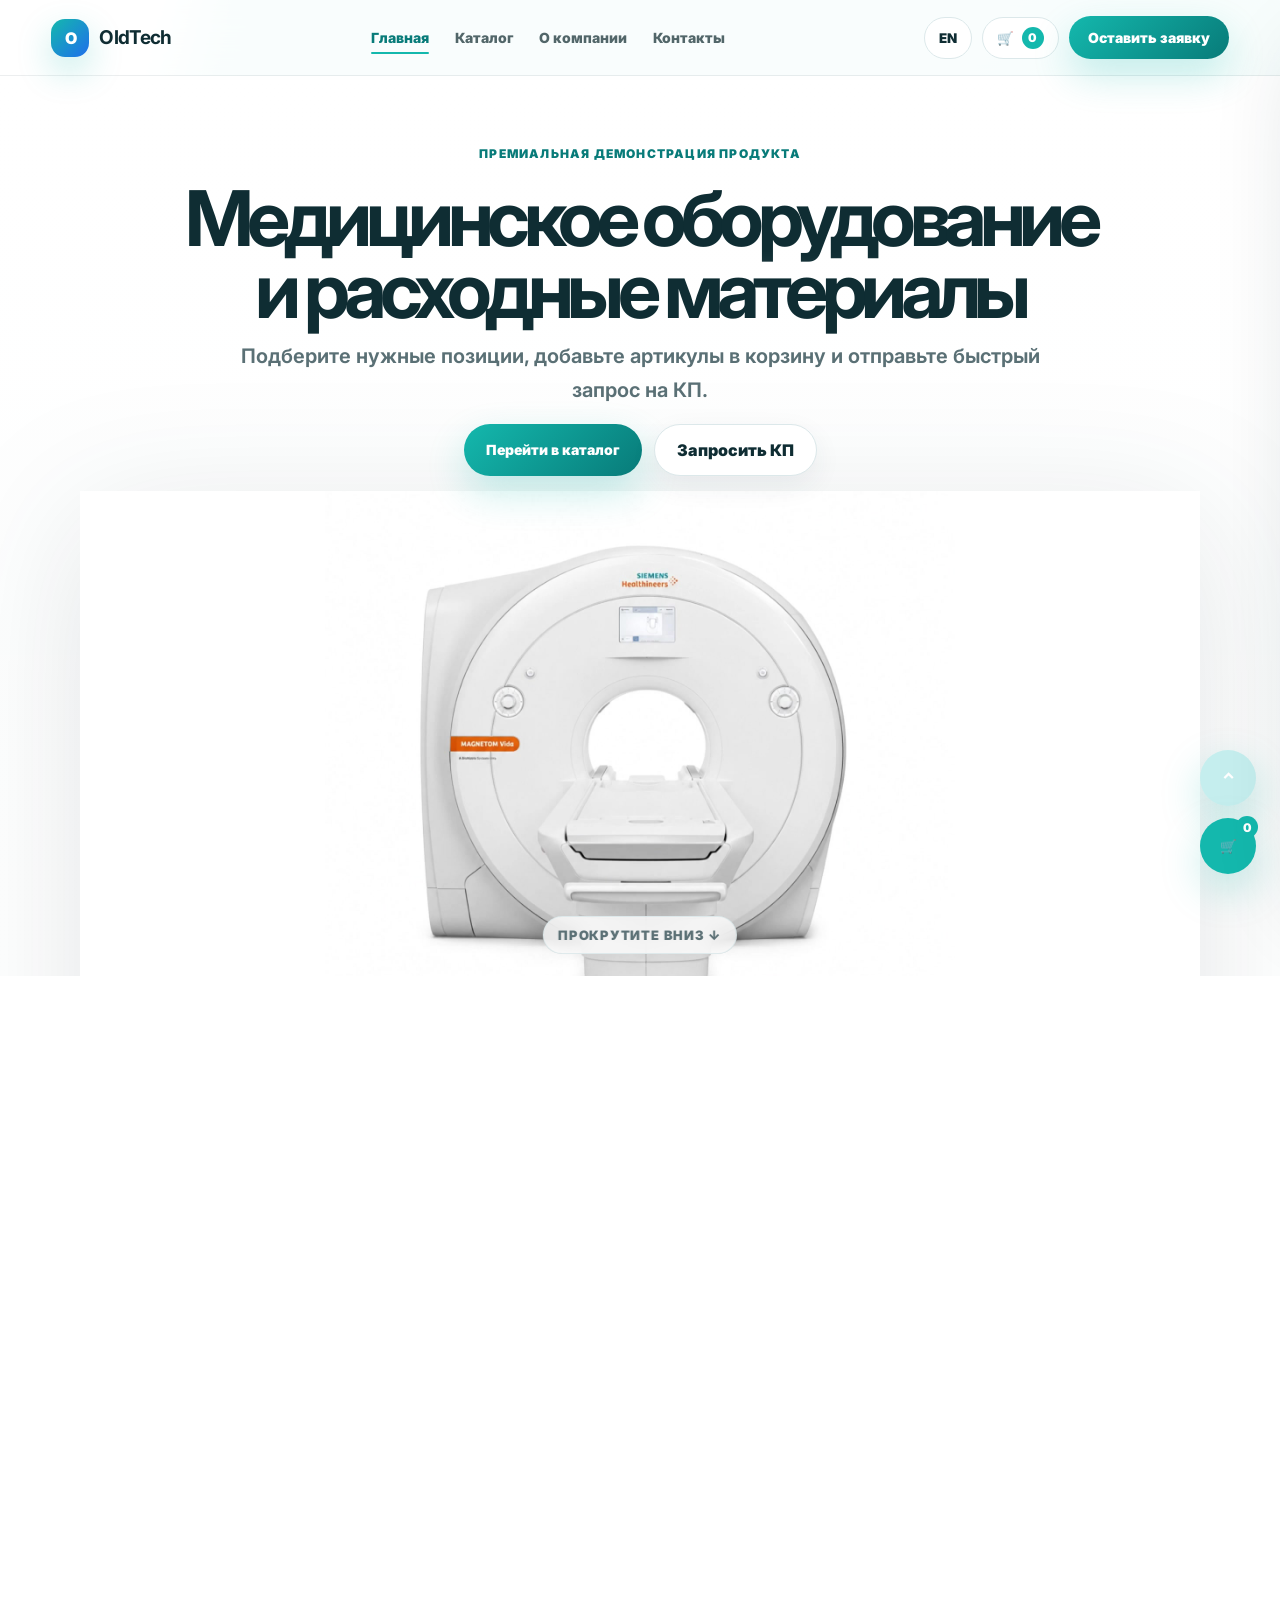
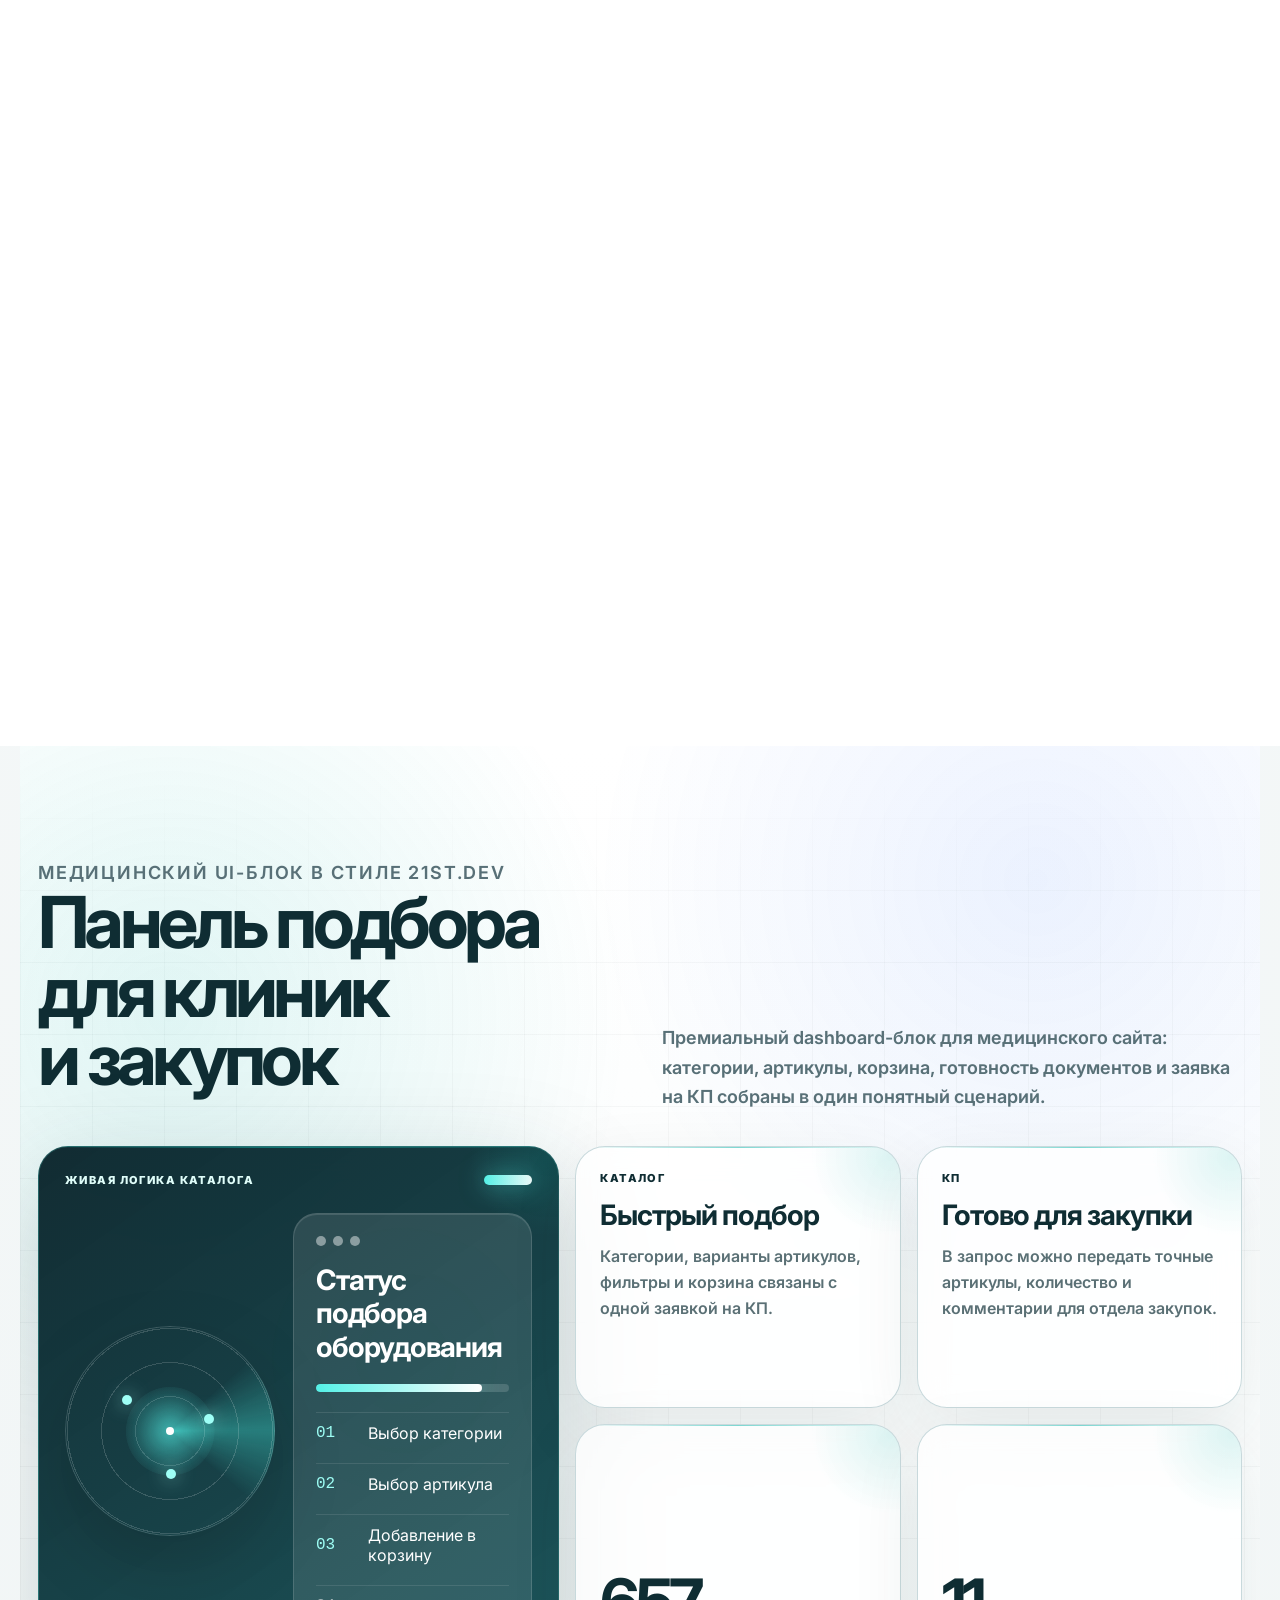
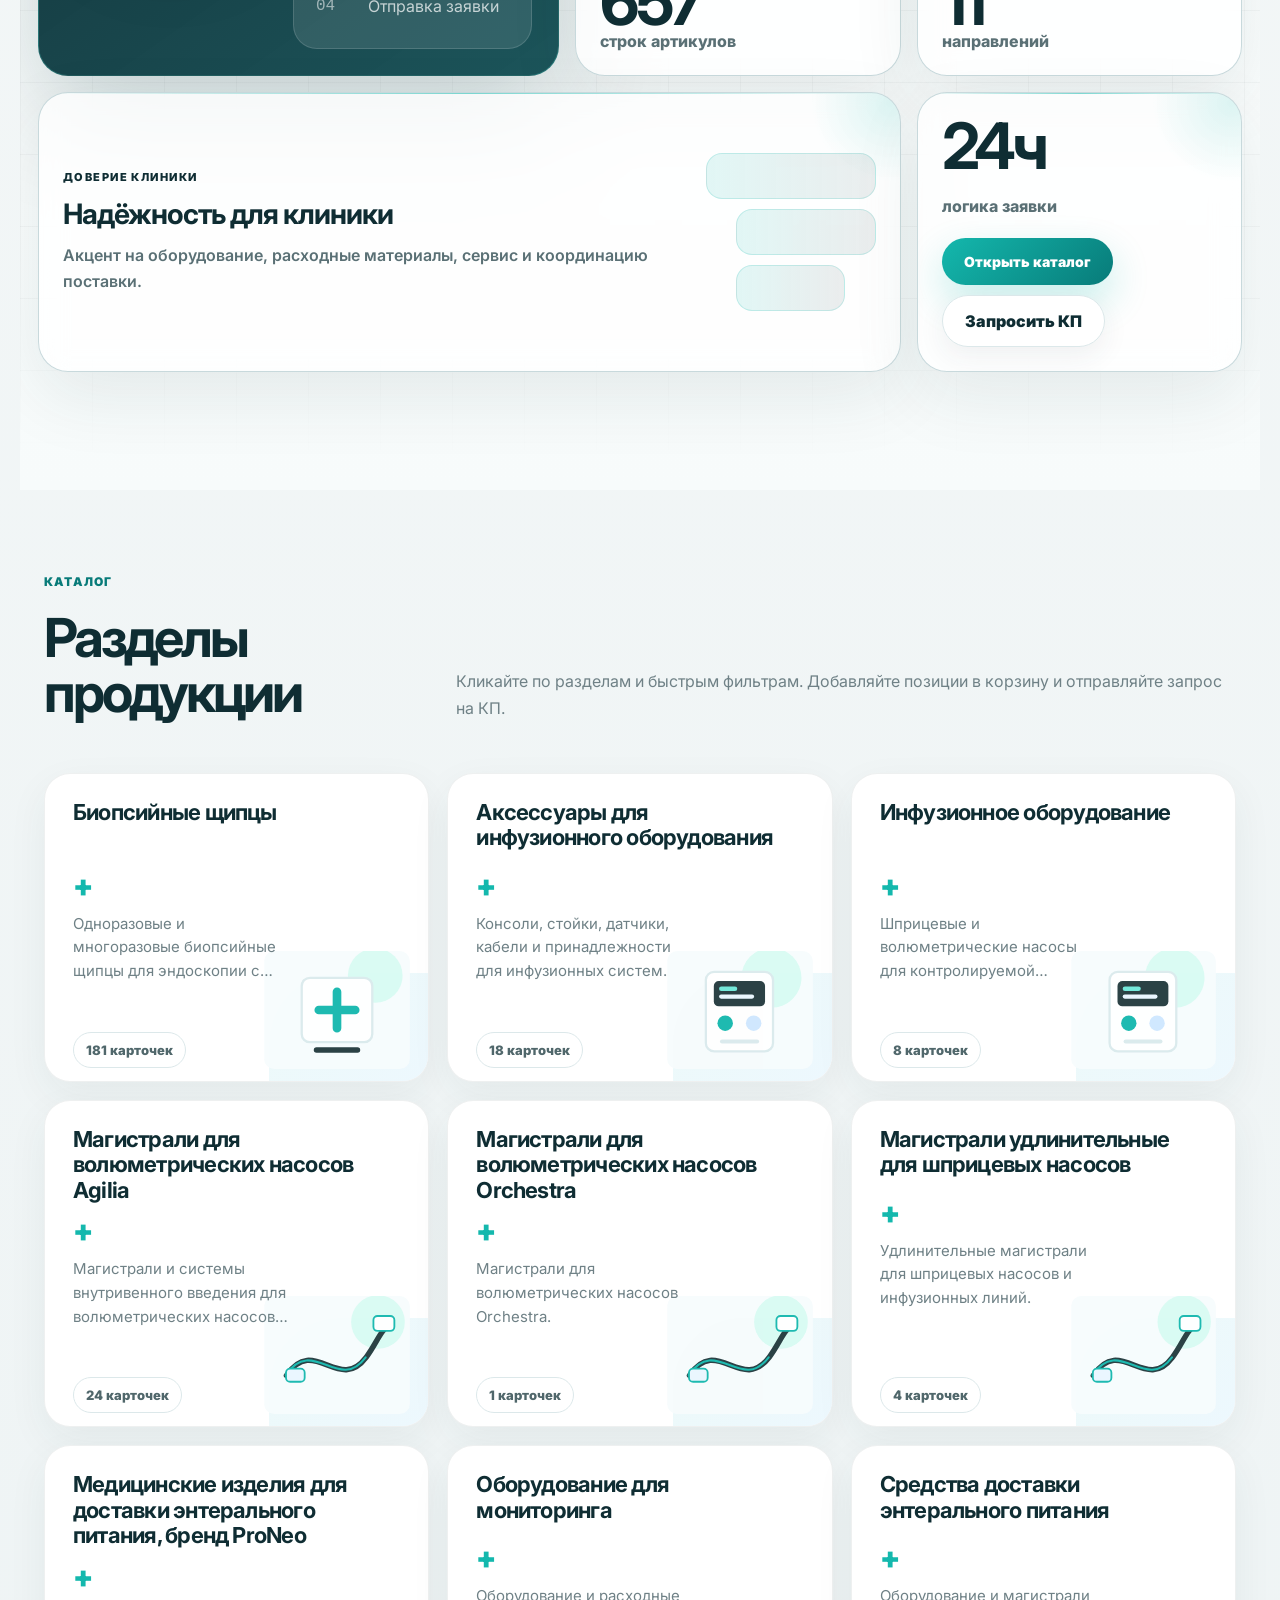
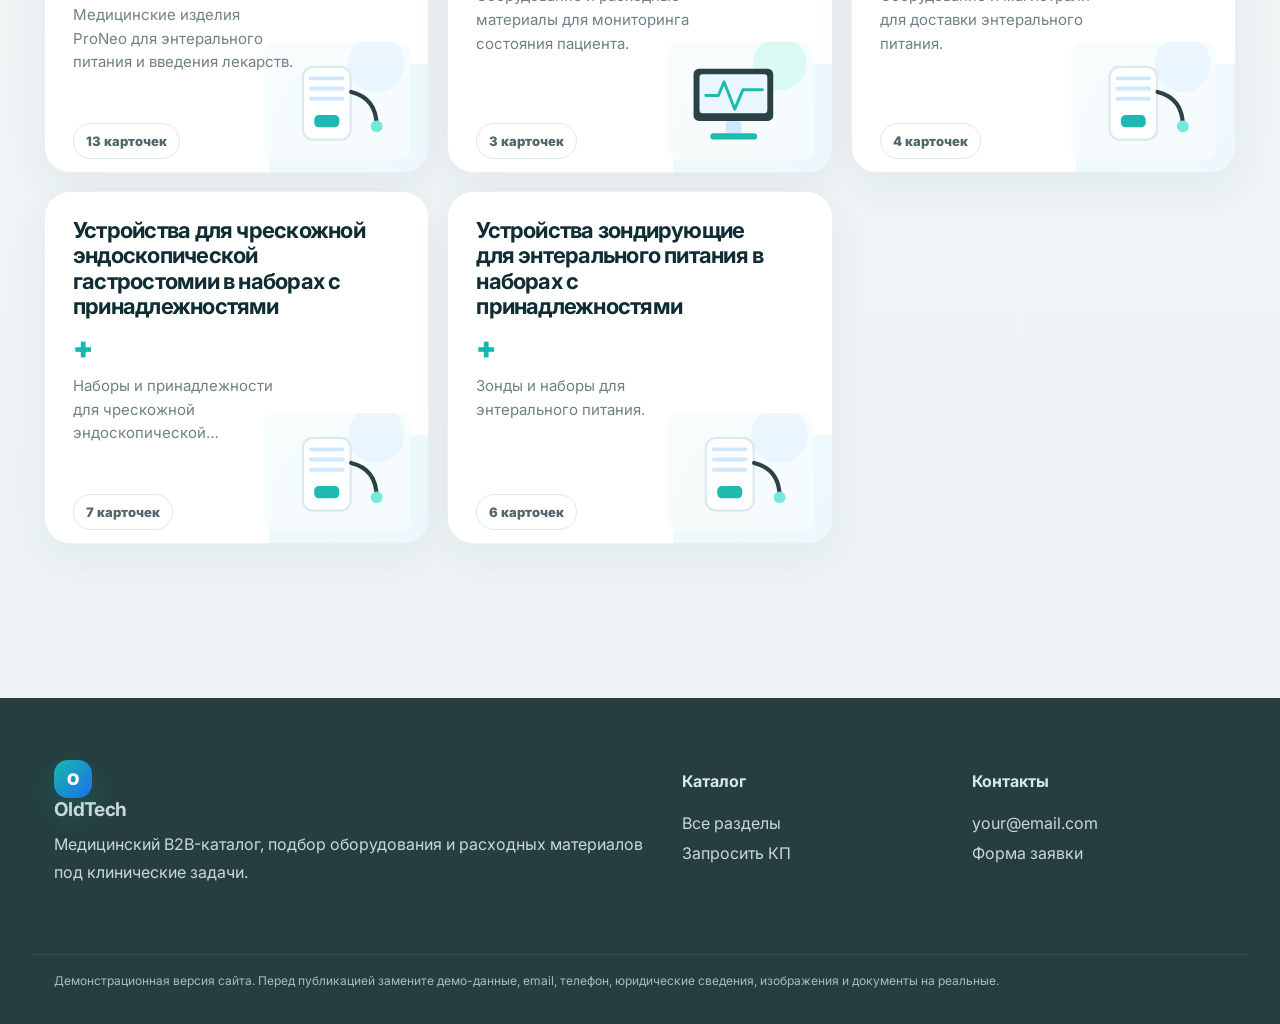
==== commit 7ee2d89c: "Add files via upload" ====
--- a/index.html
+++ b/index.html
@@ -1,189 +1,17 @@
-<!doctype html>
+<!DOCTYPE html>
 <html lang="ru">
 <head>
-  <meta charset="utf-8">
-  <meta name="viewport" content="width=device-width, initial-scale=1">
-  <title>MedCore Engineering — комплексное оснащение медицинских центров</title>
-  <meta name="description" content="Демо-сайт поставщика медицинского оборудования: проектирование, поставка, сервис и оснащение клиник.">
-  <meta property="og:title" content="MedCore Engineering">
-  <meta property="og:description" content="Комплексные решения для медицинской инфраструктуры.">
-  <meta property="og:type" content="website">
-  <link rel="icon" href="assets/img/logo.svg" type="image/svg+xml">
-  <link rel="stylesheet" href="assets/css/styles.css">
+  <meta charset="UTF-8" />
+  <meta name="viewport" content="width=device-width, initial-scale=1.0" />
+  <meta name="description" content="OldTech — медицинский B2B-каталог оборудования и расходных материалов." />
+  <title>OldTech — медицинский каталог</title>
+  <link rel="preconnect" href="https://fonts.googleapis.com">
+  <link rel="preconnect" href="https://fonts.gstatic.com" crossorigin>
+  <link href="https://fonts.googleapis.com/css2?family=Inter:wght@400;500;600;700;800;900&display=swap" rel="stylesheet">
+  <link rel="stylesheet" href="styles.css" />
+  <script src="products-data.js"></script>
 </head>
-<body data-page="home">
-  <a class="skip-link" href="#main">Перейти к содержанию</a>
-  <header class="site-header">
-    <div class="nav-shell">
-      <a class="logo" href="index.html" aria-label="MedCore Engineering"><img src="assets/img/logo.svg" alt="MedCore Engineering"></a>
-      <nav class="main-nav" aria-label="Основная навигация">
-        <a href="index.html" data-page="home">Главная</a>
-        <a href="catalog.html" data-page="catalog">Каталог</a>
-        <a href="projects.html" data-page="projects">Проекты</a>
-        <a href="about.html" data-page="about">О компании</a>
-        <a href="contacts.html" data-page="contacts">Контакты</a>
-      </nav>
-      <div class="nav-actions">
-        <a class="phone-link" href="tel:+74950000000">+7 495 000-00-00</a>
-        <a class="btn btn-primary" href="contacts.html">Запросить КП</a>
-        <button class="menu-toggle" type="button" aria-label="Открыть меню" aria-expanded="false" data-menu-toggle><span></span></button>
-      </div>
-    </div>
-  </header>
-
-  <main id="main">
-    <section class="hero section">
-      <div class="container hero-grid">
-        <div class="hero-copy reveal">
-          <span class="eyebrow">Демо-сайт · замените название и реквизиты</span>
-          <h1 class="display">Медицинское оборудование <span class="gradient-text">для сложных проектов</span></h1>
-          <p class="lead">Подбираем, поставляем и сопровождаем технологичное оснащение для диагностических центров, лабораторий и онкологических отделений — от инженерного аудита помещения до сервисного обслуживания.</p>
-          <div class="hero-actions">
-            <a class="btn btn-primary" href="catalog.html">Смотреть направления</a>
-            <a class="btn btn-secondary" href="projects.html">Примеры проектов</a>
-          </div>
-          <div class="hero-points" data-stagger>
-            <span class="hero-point">поставка оборудования</span>
-            <span class="hero-point">готовность помещений</span>
-            <span class="hero-point">сервис и ТО</span>
-          </div>
-        </div>
-        <div class="hero-visual reveal">
-          <img class="hero-device" src="assets/img/hero-device.svg" alt="Абстрактная медицинская система" data-parallax="0.025">
-          <div class="orbit-card one"><strong data-count="150" data-suffix="+">150+</strong><span>реализованных проектов</span></div>
-          <div class="orbit-card two"><strong data-count="30" data-suffix="+">30+</strong><span>регионов присутствия</span></div>
-          <div class="orbit-card three"><strong data-count="250" data-suffix="+">250+</strong><span>позиций в каталоге</span></div>
-        </div>
-      </div>
-      <div class="container trust-strip">
-        <div class="trust-strip-inner" data-stagger>
-          <div class="stat"><strong data-count="150" data-suffix="+">150+</strong><span>демо-проектов в портфолио</span></div>
-          <div class="stat"><strong data-count="4" data-suffix=" направления">4 направления</strong><span>диагностика, терапия, лаборатории, сервис</span></div>
-          <div class="stat"><strong data-count="24" data-suffix="/7">24/7</strong><span>поддержка критичной инфраструктуры</span></div>
-          <div class="stat"><strong data-count="90" data-suffix=" дней">90 дней</strong><span>типовой цикл комплексного запуска</span></div>
-        </div>
-      </div>
-    </section>
-
-    <section class="section">
-      <div class="container">
-        <div class="section-head reveal">
-          <div>
-            <span class="eyebrow">Направления</span>
-            <h2>Структура похожа на крупный B2B-каталог, но контент полностью новый.</h2>
-          </div>
-          <p>Блоки построены вокруг понятного пути клиента: выбрать направление, уточнить состав проекта, получить инженерную консультацию и запросить коммерческое предложение.</p>
-        </div>
-        <div class="cards-grid four" data-render="categories" data-stagger></div>
-      </div>
-    </section>
-
-    <section class="section compact">
-      <div class="container">
-        <div class="dark-panel process-grid reveal">
-          <div>
-            <span class="eyebrow">Проектный подход</span>
-            <h2>От идеи закупки до стабильной эксплуатации.</h2>
-            <p class="lead">Мы показываем не только оборудование, но и инженерную логику проекта: помещение, коммуникации, доставка, монтажная готовность, пусконаладка и сервис.</p>
-            <div class="hero-actions">
-              <a class="btn btn-gold" href="contacts.html">Начать проект</a>
-              <a class="btn btn-ghost" href="about.html">Как мы работаем</a>
-            </div>
-          </div>
-          <div class="steps" data-stagger>
-            <article class="step"><div><h3>Аудит задачи</h3><p>Определяем клиническую цель, бюджет, помещение и ограничения по срокам.</p></div></article>
-            <article class="step"><div><h3>Инженерная проверка</h3><p>Проверяем требования к электрике, охлаждению, вентиляции, защите и логистике.</p></div></article>
-            <article class="step"><div><h3>Поставка и запуск</h3><p>Синхронизируем поставщиков, подрядчиков, документы и ввод оборудования в эксплуатацию.</p></div></article>
-            <article class="step"><div><h3>Сервисный цикл</h3><p>Формируем регламенты ТО, контроль обращений и понятный план поддержки.</p></div></article>
-          </div>
-        </div>
-      </div>
-    </section>
-
-    <section class="section">
-      <div class="container split">
-        <div class="reveal">
-          <span class="eyebrow">География</span>
-          <h2>Портфель проектов с понятной картой присутствия.</h2>
-          <p class="lead">Вместо копирования реальных объектов используется демо-карта. Позже ее можно заменить на настоящие регионы, кейсы и фотографии.</p>
-          <div class="hero-actions">
-            <a class="btn btn-primary" href="projects.html">Открыть проекты</a>
-          </div>
-        </div>
-        <div class="media-frame reveal"><img src="assets/img/map-russia.svg" alt="Демо-карта географии проектов"></div>
-      </div>
-    </section>
-
-    <section class="logo-marquee" aria-label="Демо-партнеры">
-      <div class="logo-track" data-render="partners"></div>
-    </section>
-
-    <section class="section">
-      <div class="container">
-        <div class="section-head reveal">
-          <div>
-            <span class="eyebrow">Преимущества</span>
-            <h2>Премиальная подача без перегруза.</h2>
-          </div>
-          <p>Сайт можно быстро наполнить реальными карточками оборудования, сертификатами, новостями и данными по объектам.</p>
-        </div>
-        <div class="bento reveal">
-          <article class="bento-card dark"><h3>Инженерный контроль</h3><p>Отдельный акцент на готовности помещений, маршрутах доставки, коммуникациях и требованиях производителей.</p></article>
-          <div class="bento-col">
-            <article class="bento-card"><h3>Каталог без сотен страниц</h3><p>Повторяемые карточки берутся из одного файла data.js.</p></article>
-            <article class="bento-card gold"><h3>Запрос КП</h3><p>Пользователь добавляет позиции в подборку, а форма автоматически получает список.</p></article>
-          </div>
-        </div>
-      </div>
-    </section>
-
-    <section class="section compact">
-      <div class="container">
-        <div class="section-head reveal">
-          <div>
-            <span class="eyebrow">Материалы</span>
-            <h2>Новости и экспертные статьи.</h2>
-          </div>
-          <a class="btn btn-secondary" href="contacts.html">Предложить тему</a>
-        </div>
-        <div class="cards-grid" data-render="news" data-stagger></div>
-      </div>
-    </section>
-
-    <section class="section compact">
-      <div class="container">
-        <div class="dark-panel reveal">
-          <span class="eyebrow">Следующий шаг</span>
-          <h2>Отправьте состав проекта — подготовим демо-структуру КП.</h2>
-          <p class="lead">Контактная форма сейчас демонстрационная. Перед запуском ее можно подключить к почте, CRM, Telegram-боту или backend.</p>
-          <div class="hero-actions"><a class="btn btn-gold" href="contacts.html">Запросить консультацию</a></div>
-        </div>
-      </div>
-    </section>
-  </main>
-
-  <div class="quote-bar" data-quote-bar>
-    <div class="quote-bar-head"><strong>Подборка</strong><button class="quote-count" type="button" data-quote-toggle data-quote-count aria-label="Открыть подборку">0</button></div>
-    <div class="quote-panel">
-      <div class="quote-empty" data-quote-empty>Добавьте позиции из каталога.</div>
-      <div class="quote-items" data-quote-items></div>
-      <a class="btn btn-gold" href="contacts.html" data-request-quote>Запросить КП</a>
-    </div>
-  </div>
-
-  <footer class="footer">
-    <div class="container">
-      <div class="footer-grid">
-        <div><img class="footer-logo" src="assets/img/logo.svg" alt="MedCore Engineering"><p>Демо-сайт для медицинского B2B-поставщика. Все названия, контакты и юридические данные заменяемые.</p></div>
-        <div><h4>Разделы</h4><div class="footer-links"><a href="catalog.html">Каталог</a><a href="projects.html">Проекты</a><a href="about.html">О компании</a></div></div>
-        <div><h4>Направления</h4><div class="footer-links"><a href="catalog.html?category=diagnostics">Диагностика</a><a href="catalog.html?category=therapy">Терапия</a><a href="catalog.html?category=lab">Лаборатории</a></div></div>
-        <div><h4>Контакты</h4><div class="footer-links"><a href="tel:+74950000000">+7 495 000-00-00</a><a href="mailto:info@example.ru">info@example.ru</a><a href="contacts.html">Москва, демо-адрес</a></div></div>
-      </div>
-      <div class="footer-bottom"><span>© 2026 MedCore Engineering. Demo.</span><span>Не является копией бренда или материалов reference-сайта.</span></div>
-    </div>
-  </footer>
-
-  <script src="assets/js/data.js"></script>
-  <script src="assets/js/app.js"></script>
+<body>
+  <script src="script.js"></script>
 </body>
 </html>
--- a/styles.css
+++ b/styles.css
@@ -0,0 +1,1563 @@
+
+:root{
+  --bg:#f5f8f8;
+  --surface:#ffffff;
+  --surface-2:#f8fbfb;
+  --ink:#0f2d33;
+  --ink-2:#263f45;
+  --muted:#6f8186;
+  --line:#dce8ea;
+  --teal:#14b8ad;
+  --teal-dark:#087b79;
+  --aqua:#dff8f4;
+  --blue:#1f6feb;
+  --gold:#c99943;
+  --shadow:0 18px 50px rgba(15,45,51,.08);
+  --shadow-strong:0 30px 90px rgba(15,45,51,.14);
+  --radius:26px;
+}
+*{box-sizing:border-box}
+html{scroll-behavior:smooth}
+body{
+  margin:0;
+  font-family:Inter,system-ui,-apple-system,BlinkMacSystemFont,"Segoe UI",sans-serif;
+  background:
+    radial-gradient(circle at 82% 4%,rgba(20,184,173,.12) 0 12%,transparent 13%),
+    linear-gradient(180deg,#fff 0%,#f5f8f8 42%,#edf3f4 100%);
+  color:var(--ink);
+}
+body.cart-open{overflow:hidden}
+a{text-decoration:none;color:inherit}
+button,input,textarea,select{font-family:inherit}
+img{max-width:100%;display:block}
+.page-bg{position:fixed;inset:0;z-index:-1;pointer-events:none;background:radial-gradient(circle at 95% 25%,rgba(20,184,173,.12),transparent 22%),radial-gradient(circle at 4% 90%,rgba(31,111,235,.08),transparent 26%)}
+
+/* Header */
+.topbar{
+  position:sticky;top:0;z-index:80;
+  display:flex;align-items:center;justify-content:space-between;gap:24px;
+  padding:16px clamp(18px,4vw,64px);
+  background:rgba(255,255,255,.78);
+  border-bottom:1px solid rgba(15,45,51,.08);
+  backdrop-filter:blur(20px);
+}
+.logo{display:flex;align-items:center;gap:10px;font-weight:900;letter-spacing:-.04em}
+.logo span{width:38px;height:38px;border-radius:14px;display:grid;place-items:center;background:linear-gradient(135deg,var(--teal),var(--blue));color:#fff;box-shadow:0 14px 34px rgba(20,184,173,.25)}
+.logo strong{font-size:19px}
+.topbar nav{display:flex;gap:26px;color:#526669;font-weight:850;font-size:14px}
+.topbar nav a{position:relative}
+.topbar nav a:after{content:"";position:absolute;left:0;right:0;bottom:-8px;height:2px;border-radius:3px;background:var(--teal);transform:scaleX(0);transform-origin:left;transition:.22s}
+.topbar nav a.active,.topbar nav a:hover{color:var(--teal-dark)}
+.topbar nav a.active:after,.topbar nav a:hover:after{transform:scaleX(1)}
+.top-actions{display:flex;align-items:center;gap:10px}
+.lang-toggle,.basket-button{
+  border:1px solid var(--line);background:#fff;color:var(--ink);font-weight:900;
+  min-height:42px;border-radius:999px;padding:0 14px;cursor:pointer;transition:.22s;
+}
+.basket-button{display:flex;gap:8px;align-items:center}
+.cart-count{display:inline-grid;place-items:center;min-width:22px;height:22px;border-radius:999px;background:var(--teal);color:#fff;font-size:12px;padding:0 6px}
+.lang-toggle:hover,.basket-button:hover{transform:translateY(-2px);box-shadow:0 12px 30px rgba(15,45,51,.08)}
+.top-cta,.btn-primary{
+  display:inline-flex;align-items:center;justify-content:center;gap:10px;
+  padding:13px 19px;border-radius:999px;border:0;background:linear-gradient(135deg,var(--teal),var(--teal-dark));
+  color:#fff;font-weight:900;font-size:14px;transition:.24s;box-shadow:0 16px 38px rgba(20,184,173,.24);cursor:pointer
+}
+.top-cta:hover,.btn-primary:hover{transform:translateY(-2px);box-shadow:0 22px 54px rgba(20,184,173,.28)}
+.btn{display:inline-flex;align-items:center;justify-content:center;gap:10px;padding:15px 22px;border-radius:999px;font-weight:900;transition:.22s;border:none;cursor:pointer}
+.btn-secondary{background:#fff;color:var(--ink);box-shadow:0 10px 28px rgba(38,62,64,.07);border:1px solid var(--line)}
+.btn-secondary:hover{transform:translateY(-3px);box-shadow:var(--shadow)}
+
+/* Typography */
+.hero,.section,.page-hero,.product-page{max-width:1240px;margin:0 auto;padding-left:24px;padding-right:24px}
+.eyebrow{font-size:12px;font-weight:950;text-transform:uppercase;letter-spacing:.1em;color:var(--teal-dark);margin:0 0 18px}
+h1,h2,h3,p{margin-top:0}
+h1{font-size:clamp(44px,6.8vw,92px);line-height:.93;letter-spacing:-.085em;margin-bottom:24px}
+h2{font-size:clamp(31px,4.2vw,58px);line-height:1.02;letter-spacing:-.06em;margin-bottom:18px}
+h3{font-size:22px;line-height:1.18;letter-spacing:-.035em;margin-bottom:10px}
+p{color:var(--muted);line-height:1.72}
+.lead{font-size:20px;max-width:760px}
+.actions{display:flex;gap:14px;flex-wrap:wrap;margin:32px 0}
+.badges{display:flex;gap:10px;flex-wrap:wrap}
+.pill,.badges span{
+  padding:9px 12px;border-radius:999px;background:#fff;border:1px solid var(--line);
+  font-size:13px;font-weight:850;color:#50676b;
+}
+
+/* Top MRI scroll section */
+.mri-scroll-section{
+  position:relative;
+  background:#fff;
+  min-height:420vh;
+  overflow:clip;
+}
+.mri-pin{
+  min-height:100vh;
+  width:100%;
+  display:flex;
+  flex-direction:column;
+  align-items:center;
+  justify-content:center;
+  padding:54px 24px 34px;
+  background:#fff;
+}
+.mri-centered-copy{
+  max-width:980px;
+  text-align:center;
+  margin:0 auto 18px;
+  z-index:2;
+}
+.mri-centered-copy .lead{margin-left:auto;margin-right:auto}
+.mri-stage{
+  width:min(68vw,1120px);
+  max-width:1120px;
+  aspect-ratio:1/1;
+  display:flex;
+  align-items:center;
+  justify-content:center;
+  background:#fff;
+  position:relative;
+  z-index:1;
+}
+.mri-stage:before{
+  content:"";
+  position:absolute;
+  inset:8%;
+  background:radial-gradient(circle,rgba(20,184,173,.06),rgba(255,255,255,0) 65%);
+  z-index:-1;
+}
+.mri-video{
+  width:100%;
+  height:100%;
+  object-fit:contain;
+  display:block;
+  background:#fff;
+  border:0;
+  outline:0;
+}
+.scroll-cue{
+  color:#6d7c81;
+  font-size:13px;
+  font-weight:900;
+  letter-spacing:.06em;
+  text-transform:uppercase;
+  margin-top:-8px;
+  animation:cuedrop 1.9s ease-in-out infinite;
+}
+@keyframes cuedrop{50%{transform:translateY(6px);opacity:.55}}
+
+/* Dashboard */
+.section{padding-top:82px;padding-bottom:82px}
+.intro-dashboard{padding-top:90px}
+.dashboard-card{
+  background:linear-gradient(145deg,#fff,#f8fbfb);
+  border:1px solid rgba(15,45,51,.08);
+  border-radius:42px;
+  box-shadow:var(--shadow);
+  padding:44px;
+  display:grid;
+  grid-template-columns:1.1fr .9fr;
+  gap:34px;
+  align-items:center;
+  position:relative;
+  overflow:hidden;
+}
+.dashboard-card:before{
+  content:"";position:absolute;width:420px;height:420px;border-radius:50%;right:-150px;top:-150px;
+  background:radial-gradient(circle,rgba(20,184,173,.16),transparent 68%);
+}
+.dashboard-card>*{position:relative}
+.overview-grid{display:grid;grid-template-columns:repeat(3,1fr);gap:14px}
+.overview-grid div{background:#fff;border:1px solid var(--line);border-radius:22px;padding:18px;transition:.22s}
+.overview-grid div:hover{transform:translateY(-5px);box-shadow:var(--shadow)}
+.overview-grid b{display:block;font-size:18px;color:var(--teal-dark);margin-bottom:6px}
+.overview-grid span{color:var(--muted);font-size:13px;line-height:1.35}
+
+/* Cards */
+.section-head{display:grid;grid-template-columns:.65fr 1.35fr;gap:36px;align-items:end;margin-bottom:34px}
+.category-grid{display:grid;grid-template-columns:repeat(3,1fr);gap:18px}
+.cat-card{
+  position:relative;min-height:260px;background:#fff;border-radius:var(--radius);
+  padding:26px 28px;overflow:hidden;border:1px solid rgba(38,62,64,.08);
+  box-shadow:0 14px 40px rgba(38,62,64,.06);transition:.25s;display:flex;flex-direction:column
+}
+.modern-card:hover,.cat-card:hover{transform:translateY(-8px);box-shadow:var(--shadow-strong);border-color:rgba(20,184,173,.25)}
+.cat-card h3{max-width:92%;min-height:58px;font-size:22px;line-height:1.16;z-index:2}
+.cat-card .plus{color:var(--teal);font-size:30px;font-weight:950;line-height:1;margin:2px 0 12px;z-index:2;transition:.22s}
+.cat-card:hover .plus{transform:rotate(90deg) scale(1.12)}
+.cat-card p{max-width:68%;font-size:15px;line-height:1.58;display:-webkit-box;-webkit-line-clamp:3;-webkit-box-orient:vertical;overflow:hidden;z-index:2;margin-bottom:72px}
+.cat-card img{position:absolute;right:14px;bottom:12px;width:155px;height:118px;object-fit:contain;opacity:.95;z-index:1;pointer-events:none;transition:.3s}
+.cat-card:hover img{transform:translateY(-5px) scale(1.05)}
+.cat-card:after{content:"";position:absolute;right:-26px;bottom:-34px;width:185px;height:142px;border-radius:70px 0 24px 0;background:linear-gradient(135deg,rgba(20,184,173,.08),rgba(235,247,255,.9));z-index:0}
+.cat-meta{position:absolute;left:28px;bottom:22px;max-width:70%;z-index:3}
+
+/* Pages */
+.page-hero{padding-top:62px;padding-bottom:34px}
+.compact-page-hero{padding-bottom:14px}
+.breadcrumbs{font-size:13px;color:var(--muted);margin-bottom:18px}
+.breadcrumbs a{font-weight:900;color:var(--teal-dark)}
+.quick-filter-row{display:flex;flex-wrap:wrap;gap:10px;margin-top:26px}
+.quick-filter-chip{
+  border:1px solid var(--line);background:#fff;border-radius:999px;padding:11px 15px;
+  font-weight:900;color:#4f6469;cursor:pointer;transition:.22s;
+}
+.quick-filter-chip:hover,.quick-filter-chip.active{background:var(--ink);color:#fff;border-color:var(--ink);transform:translateY(-2px)}
+.catalog-layout{display:grid;grid-template-columns:280px 1fr;gap:30px;align-items:start}
+.sidebar{position:sticky;top:94px;max-height:calc(100vh - 110px);overflow:auto;padding-right:8px}
+.filter-title{font-size:28px;font-weight:950;letter-spacing:-.04em;margin-bottom:20px}
+.filter-block{background:rgba(255,255,255,.74);border:1px solid rgba(225,234,236,.95);border-radius:18px;padding:14px;margin-bottom:12px;box-shadow:0 10px 26px rgba(15,45,51,.04)}
+.filter-block summary{cursor:pointer;font-weight:900;color:#40575b}
+.filter-options{display:grid;gap:8px;margin-top:12px;max-height:240px;overflow:auto}
+.filter-label{display:flex;align-items:flex-start;gap:9px;font-weight:750;color:#40575b;cursor:pointer;font-size:13px;line-height:1.28}
+.filter-label input{accent-color:var(--teal);margin-top:2px}
+.search-row{display:grid;grid-template-columns:1fr auto;gap:12px;margin-bottom:14px}
+.search-row input,.sortbar input,select{
+  border:1px solid transparent;outline:none;background:#fff;border-radius:18px;padding:15px 18px;
+  font-family:inherit;color:var(--ink);box-shadow:0 6px 20px rgba(38,62,64,.04);transition:.22s
+}
+.search-row input:focus,select:focus{border-color:rgba(20,184,173,.45);box-shadow:0 0 0 4px rgba(20,184,173,.1)}
+.sortbar{display:flex;align-items:center;justify-content:space-between;gap:14px;flex-wrap:wrap;background:#fff;border-radius:22px;padding:14px 18px;margin-bottom:18px;box-shadow:0 8px 24px rgba(38,62,64,.05)}
+.sortbar small{color:var(--muted)}
+.product-grid{display:grid;grid-template-columns:repeat(3,1fr);gap:18px;align-items:stretch}
+.product-card{
+  min-height:440px;background:#fff;border-radius:var(--radius);padding:22px;display:flex;flex-direction:column;transition:.25s;
+  box-shadow:0 12px 32px rgba(38,62,64,.06);border:1px solid rgba(38,62,64,.06);overflow:hidden
+}
+.product-link-area{display:flex;flex-direction:column;flex:1}
+.product-image{height:172px;display:flex;align-items:center;justify-content:center;margin:0 0 18px;border-radius:22px;background:linear-gradient(180deg,#fff,#f6fbfc);overflow:hidden}
+.product-image img{max-height:152px;max-width:94%;object-fit:contain;transition:.28s}
+.product-card:hover .product-image img{transform:scale(1.05)}
+.product-kicker{min-height:32px;font-size:12px;line-height:1.25;font-weight:950;color:var(--teal);margin-bottom:10px;display:-webkit-box;-webkit-line-clamp:2;-webkit-box-orient:vertical;overflow:hidden}
+.product-card h3{font-size:19px;line-height:1.28;min-height:74px;display:-webkit-box;-webkit-line-clamp:3;-webkit-box-orient:vertical;overflow:hidden;margin-bottom:12px}
+.product-card p{min-height:24px;font-size:15px;display:-webkit-box;-webkit-line-clamp:1;-webkit-box-orient:vertical;overflow:hidden}
+.price{font-weight:950;color:#98a5a9;margin-top:auto}
+.buy-row{display:flex;align-items:center;justify-content:space-between;gap:10px;margin-top:18px}
+.cart-btn{width:58px;height:58px;border-radius:22px 0 22px 22px;border:none;background:linear-gradient(135deg,var(--teal),var(--teal-dark));color:white;font-size:24px;cursor:pointer;transition:.22s;box-shadow:0 14px 34px rgba(20,184,173,.22)}
+.cart-btn:hover{transform:scale(1.06) rotate(-3deg);box-shadow:0 20px 44px rgba(20,184,173,.30)}
+.no-results{grid-column:1/-1;background:#fff;border-radius:24px;padding:34px;text-align:center;color:var(--muted)}
+
+/* Product detail */
+.product-page{padding-top:34px;padding-bottom:74px}
+.product-main{display:grid;grid-template-columns:1.1fr .9fr;gap:28px;align-items:start}
+.info-panel,.media-panel,.doc-panel,.variants-panel,.form-card,.modern-panel{
+  background:#fff;border-radius:30px;padding:32px;box-shadow:0 14px 42px rgba(38,62,64,.06);border:1px solid rgba(38,62,64,.06)
+}
+.info-panel h1{font-size:clamp(34px,4.2vw,54px);line-height:1.04}
+.purpose-block{margin-top:30px}
+.purpose-block b{display:block;margin-bottom:10px}
+.media-panel{padding:18px}
+.product-big-img{height:430px;border-radius:24px;background:linear-gradient(180deg,#fff,#f7fbfc);display:flex;align-items:center;justify-content:center;overflow:hidden}
+.product-big-img img{width:90%;height:90%;object-fit:contain}
+.doc-panel{margin-top:16px;padding:0;overflow:hidden}
+.accordion{border:0;background:#fff;width:100%;text-align:left;padding:24px 28px;display:flex;align-items:center;justify-content:space-between;font-weight:950;cursor:pointer;color:var(--ink);font-family:inherit;font-size:16px}
+.accordion-content{display:none;padding:0 28px 26px}
+.doc-panel.open .accordion-content{display:block}
+.spec-grid{display:grid;grid-template-columns:repeat(2,1fr);gap:10px;margin-top:22px}
+.spec-grid div{background:#f7fbfc;border:1px solid var(--line);border-radius:16px;padding:12px}
+.spec-grid b{display:block;font-size:12px;color:#6f8186;margin-bottom:6px}
+.variants-panel{margin-top:28px;padding:0;overflow:hidden}
+.table-heading{padding:26px 26px 10px}
+.table-heading h2{font-size:28px;margin-bottom:6px}
+.table-title,.variant-row{display:grid;grid-template-columns:1.7fr 1fr 1fr 1fr .9fr;gap:18px;align-items:center}
+.table-title{padding:18px 26px;color:#859296;font-size:13px;font-weight:950}
+.variant-row{min-height:86px;background:#fff;margin:0 0 10px;padding:22px 26px;border-top:1px solid #eef3f4}
+.variant-row b{display:block}
+.variant-row small{color:var(--muted)}
+.btn-mini-cart{border:0;border-radius:999px;background:var(--ink);color:#fff;font-weight:900;padding:10px 14px;cursor:pointer;transition:.22s}
+.btn-mini-cart:hover{background:var(--teal-dark);transform:translateY(-2px)}
+.form-card{display:grid;grid-template-columns:.9fr 1.1fr;gap:34px}
+.form{display:grid;gap:12px}
+.form input,.form textarea,.form select{width:100%;border:1px solid var(--line);border-radius:16px;padding:15px 16px;font-family:inherit;background:#fff}
+.form textarea{min-height:190px}
+
+/* Basket */
+.cart-backdrop{position:fixed;inset:0;background:rgba(3,18,22,.34);backdrop-filter:blur(5px);z-index:120;opacity:0;pointer-events:none;transition:.22s}
+.cart-drawer{
+  position:fixed;right:18px;top:18px;bottom:18px;width:min(440px,calc(100vw - 36px));
+  background:#fff;border:1px solid var(--line);border-radius:30px;box-shadow:var(--shadow-strong);z-index:130;
+  transform:translateX(calc(100% + 40px));transition:.28s ease;display:flex;flex-direction:column;overflow:hidden
+}
+.cart-open .cart-backdrop{opacity:1;pointer-events:auto}
+.cart-open .cart-drawer{transform:translateX(0)}
+.cart-head{display:flex;justify-content:space-between;align-items:flex-start;padding:26px 26px 14px;border-bottom:1px solid var(--line)}
+.drawer-close{border:0;background:#f3f7f8;border-radius:50%;width:38px;height:38px;font-size:25px;line-height:1;cursor:pointer}
+.cart-items{padding:16px;overflow:auto;flex:1}
+.cart-empty{padding:30px;text-align:center;color:var(--muted);background:#f8fbfb;border-radius:22px}
+.cart-item{display:grid;grid-template-columns:1fr auto;gap:10px;background:#f8fbfb;border:1px solid var(--line);border-radius:20px;padding:14px;margin-bottom:10px}
+.cart-item b{display:block;font-size:14px;line-height:1.25}
+.cart-item small{display:block;color:var(--muted);margin-top:6px}
+.cart-qty{display:flex;align-items:center;gap:8px;background:#fff;border:1px solid var(--line);border-radius:999px;padding:5px}
+.cart-qty button{border:0;background:transparent;font-weight:950;cursor:pointer;width:24px;height:24px}
+.cart-remove{grid-column:1/-1;justify-self:start;border:0;background:transparent;color:#a33;font-weight:900;cursor:pointer}
+.cart-actions{display:flex;gap:10px;padding:16px;border-top:1px solid var(--line)}
+.cart-actions .btn{flex:1}
+.toast{position:fixed;left:50%;bottom:28px;transform:translate(-50%,20px);z-index:200;background:var(--ink);color:#fff;border-radius:999px;padding:12px 18px;font-weight:900;box-shadow:var(--shadow);opacity:0;pointer-events:none;transition:.22s}
+.toast.visible{opacity:1;transform:translate(-50%,0)}
+.float-buttons{position:fixed;right:24px;bottom:26px;display:grid;gap:12px;z-index:70}
+.float-buttons a,.float-buttons button{width:56px;height:56px;border-radius:50%;border:0;background:var(--teal);display:grid;place-items:center;color:white;font-weight:950;box-shadow:0 16px 40px rgba(20,184,173,.25);cursor:pointer}
+.float-buttons a:first-child{background:#c5eeee;color:#fff}
+.float-buttons button{position:relative}
+.float-buttons .cart-count{position:absolute;right:-2px;top:-2px}
+
+.footer{margin-top:72px;background:#263e40;color:#d8e7e9}
+.footer-grid{max-width:1220px;margin:0 auto;padding:52px 24px;display:grid;grid-template-columns:1.4fr .6fr .6fr;gap:36px}
+.footer a{display:block;margin:10px 0;color:#c8d8dc}
+.footer p{color:#c8d8dc}
+.footer-note{max-width:1220px;margin:0 auto;padding:18px 24px 36px;color:#a8bdc2;font-size:12px;border-top:1px solid rgba(255,255,255,.09)}
+
+.reveal{opacity:0;transform:translateY(22px);transition:opacity .65s ease,transform .65s ease}
+.reveal.visible{opacity:1;transform:translateY(0)}
+.hidden{display:none!important}
+
+@media(max-width:1120px){
+  .topbar nav{display:none}
+  .top-cta{display:none}
+  .mri-stage{width:min(86vw,900px)}
+  .catalog-layout,.product-main,.form-card,.dashboard-card{grid-template-columns:1fr}
+  .sidebar{position:relative;top:auto;max-height:none}
+  .category-grid,.product-grid{grid-template-columns:repeat(2,1fr)}
+}
+@media(max-width:680px){
+  .topbar{padding:12px 14px}
+  .logo strong{display:none}
+  h1{font-size:42px}
+  .lead{font-size:17px}
+  .mri-pin{padding:46px 16px 24px;justify-content:center}
+  .mri-stage{width:96vw}
+  .mri-scroll-section{min-height:360vh}
+  .category-grid,.product-grid{grid-template-columns:1fr}
+  .overview-grid{grid-template-columns:1fr}
+  .dashboard-card{padding:28px;border-radius:30px}
+  .section-head{grid-template-columns:1fr}
+  .search-row{grid-template-columns:1fr}
+  .table-title{display:none}
+  .variant-row{grid-template-columns:1fr}
+  .footer-grid{grid-template-columns:1fr}
+  .spec-grid{grid-template-columns:1fr}
+  .cat-card p{max-width:72%}
+  .cat-card img{width:130px;height:96px}
+  .product-card{min-height:auto}
+}
+@media(prefers-reduced-motion:reduce){
+  *{animation:none!important;transition:none!important;scroll-behavior:auto!important}
+  .reveal{opacity:1;transform:none}
+  .mri-scroll-section{min-height:auto}
+  .mri-pin{min-height:auto}
+}
+
+
+/* MRI hero fixed: centered, no cut-off, text over blurred animation */
+.mri-scroll-section.mri-top-section{
+  min-height:440vh;
+  background:#fff;
+  overflow:visible;
+}
+
+.mri-scroll-section .mri-pin{
+  min-height:100svh;
+  height:100svh;
+  width:100%;
+  padding:0;
+  display:flex;
+  align-items:center;
+  justify-content:center;
+  background:#fff;
+  overflow:hidden;
+}
+
+.mri-visual-wrap{
+  position:relative;
+  width:100%;
+  height:100svh;
+  min-height:720px;
+  display:grid;
+  place-items:center;
+  overflow:hidden;
+  background:#fff;
+  isolation:isolate;
+}
+
+.mri-visual-wrap:before{
+  content:"";
+  position:absolute;
+  inset:0;
+  background:
+    radial-gradient(circle at 50% 46%, rgba(20,184,173,.10), transparent 34%),
+    linear-gradient(180deg, rgba(255,255,255,.93) 0%, rgba(255,255,255,.74) 44%, rgba(255,255,255,.96) 100%);
+  z-index:1;
+  pointer-events:none;
+}
+
+.mri-video-bg{
+  position:absolute;
+  left:50%;
+  top:52%;
+  width:min(118vw,1780px);
+  height:min(118vh,1180px);
+  transform:translate(-50%,-50%) scale(1.05);
+  object-fit:contain;
+  filter:blur(18px) saturate(.92) brightness(1.09);
+  opacity:.34;
+  z-index:0;
+  pointer-events:none;
+  background:#fff;
+}
+
+.mri-stage{
+  position:absolute;
+  left:50%;
+  top:54%;
+  transform:translate(-50%,-50%);
+  width:min(86vw,1280px);
+  height:min(68vh,760px);
+  max-height:760px;
+  aspect-ratio:auto;
+  display:flex;
+  align-items:center;
+  justify-content:center;
+  background:transparent;
+  z-index:2;
+  pointer-events:none;
+}
+
+.mri-stage:before{
+  display:none;
+}
+
+.mri-video{
+  width:100%;
+  height:100%;
+  object-fit:contain;
+  object-position:center center;
+  background:transparent;
+  filter:drop-shadow(0 28px 60px rgba(15,45,51,.08));
+}
+
+.mri-centered-copy{
+  position:relative;
+  z-index:4;
+  width:min(1040px,calc(100vw - 36px));
+  max-width:1040px;
+  text-align:center;
+  padding:34px 36px 30px;
+  margin:0 auto;
+  border:1px solid rgba(220,232,234,.78);
+  border-radius:34px;
+  background:rgba(255,255,255,.70);
+  backdrop-filter:blur(16px);
+  -webkit-backdrop-filter:blur(16px);
+  box-shadow:0 30px 90px rgba(15,45,51,.12);
+}
+
+.mri-centered-copy h1{
+  font-size:clamp(44px,6.6vw,94px);
+  line-height:.92;
+  letter-spacing:-.09em;
+  margin-bottom:18px;
+  color:var(--ink);
+  text-wrap:balance;
+}
+
+.mri-centered-copy .lead{
+  max-width:760px;
+  margin:0 auto;
+  color:#536a70;
+  font-weight:650;
+}
+
+.hero-overlay-actions{
+  display:flex;
+  justify-content:center;
+  flex-wrap:wrap;
+  gap:12px;
+  margin-top:22px;
+}
+
+.mri-visual-wrap .scroll-cue{
+  position:absolute;
+  left:50%;
+  bottom:24px;
+  transform:translateX(-50%);
+  z-index:5;
+  color:#5b7075;
+  background:rgba(255,255,255,.72);
+  border:1px solid rgba(220,232,234,.8);
+  border-radius:999px;
+  padding:10px 14px;
+  backdrop-filter:blur(10px);
+  -webkit-backdrop-filter:blur(10px);
+}
+
+@media(max-width:1100px){
+  .mri-visual-wrap{
+    min-height:680px;
+  }
+
+  .mri-stage{
+    top:57%;
+    width:96vw;
+    height:min(60vh,650px);
+  }
+
+  .mri-centered-copy{
+    width:min(920px,calc(100vw - 28px));
+    padding:28px 24px;
+  }
+}
+
+@media(max-width:680px){
+  .mri-scroll-section.mri-top-section{
+    min-height:380vh;
+  }
+
+  .mri-visual-wrap{
+    min-height:620px;
+  }
+
+  .mri-centered-copy{
+    padding:22px 18px;
+    border-radius:26px;
+    background:rgba(255,255,255,.78);
+  }
+
+  .mri-centered-copy h1{
+    font-size:clamp(36px,12vw,54px);
+    letter-spacing:-.075em;
+  }
+
+  .mri-centered-copy .lead{
+    font-size:15.5px;
+  }
+
+  .mri-stage{
+    top:62%;
+    width:106vw;
+    height:min(48vh,460px);
+  }
+
+  .mri-video-bg{
+    width:150vw;
+    height:94vh;
+    filter:blur(16px) brightness(1.1);
+    opacity:.28;
+  }
+
+  .hero-overlay-actions .btn{
+    width:100%;
+  }
+}
+
+
+/* New uploaded animation layout: title first, animation below, no cutoff */
+.mri-title-first.mri-scroll-section{
+  min-height:440vh;
+  background:#fff;
+  overflow:visible;
+}
+
+.mri-title-first .mri-pin{
+  min-height:100svh;
+  height:100svh;
+  padding:0;
+  overflow:hidden;
+  background:
+    radial-gradient(circle at 50% 62%, rgba(20,184,173,.08), transparent 38%),
+    linear-gradient(180deg,#ffffff 0%,#fbfdfd 48%,#ffffff 100%);
+}
+
+.mri-title-first .mri-visual-wrap{
+  position:relative;
+  width:100%;
+  height:100svh;
+  min-height:720px;
+  display:flex;
+  flex-direction:column;
+  align-items:center;
+  justify-content:flex-start;
+  padding:clamp(72px,8vh,104px) 24px 32px;
+  overflow:hidden;
+  background:transparent;
+}
+
+.mri-title-first .mri-visual-wrap:before{
+  content:"";
+  position:absolute;
+  inset:0;
+  background:
+    linear-gradient(180deg, rgba(255,255,255,.98) 0%, rgba(255,255,255,.88) 30%, rgba(255,255,255,.82) 72%, rgba(255,255,255,.98) 100%),
+    radial-gradient(circle at 50% 68%, rgba(20,184,173,.12), transparent 40%);
+  z-index:1;
+  pointer-events:none;
+}
+
+.mri-title-first .mri-centered-copy{
+  position:relative;
+  z-index:5;
+  width:min(1120px,calc(100vw - 36px));
+  max-width:1120px;
+  text-align:center;
+  padding:0;
+  margin:0 auto clamp(18px,3vh,32px);
+  border:0;
+  border-radius:0;
+  background:transparent;
+  backdrop-filter:none;
+  -webkit-backdrop-filter:none;
+  box-shadow:none;
+}
+
+.mri-title-first .mri-centered-copy .eyebrow{
+  margin-bottom:12px;
+}
+
+.mri-title-first .mri-centered-copy h1{
+  font-size:clamp(42px,6.2vw,86px);
+  line-height:.94;
+  letter-spacing:-.085em;
+  max-width:1050px;
+  margin:0 auto 16px;
+  color:var(--ink);
+  text-wrap:balance;
+  text-shadow:0 12px 38px rgba(255,255,255,.95);
+}
+
+.mri-title-first .mri-centered-copy .lead{
+  max-width:760px;
+  margin:0 auto;
+  color:#5a7075;
+  font-weight:650;
+  text-shadow:0 4px 18px rgba(255,255,255,.95);
+}
+
+.mri-title-first .hero-overlay-actions{
+  margin-top:20px;
+}
+
+.mri-title-first .mri-stage{
+  position:relative;
+  left:auto;
+  top:auto;
+  transform:none;
+  z-index:3;
+  width:min(88vw,1240px);
+  height:clamp(340px,52svh,650px);
+  max-height:650px;
+  display:flex;
+  align-items:center;
+  justify-content:center;
+  background:transparent;
+  pointer-events:none;
+  flex:0 0 auto;
+}
+
+.mri-title-first .mri-video{
+  width:100%;
+  height:100%;
+  max-width:100%;
+  max-height:100%;
+  object-fit:contain;
+  object-position:center center;
+  background:transparent;
+  filter:drop-shadow(0 30px 70px rgba(15,45,51,.11));
+}
+
+.mri-title-first .mri-video-bg{
+  position:absolute;
+  left:50%;
+  top:65%;
+  width:min(120vw,1700px);
+  height:min(80vh,900px);
+  transform:translate(-50%,-50%) scale(1.08);
+  object-fit:contain;
+  object-position:center center;
+  filter:blur(22px) saturate(.96) brightness(1.08);
+  opacity:.28;
+  z-index:0;
+  pointer-events:none;
+  background:#fff;
+}
+
+.mri-title-first .scroll-cue{
+  position:absolute;
+  left:50%;
+  bottom:24px;
+  transform:translateX(-50%);
+  z-index:6;
+  color:#5b7075;
+  background:rgba(255,255,255,.76);
+  border:1px solid rgba(220,232,234,.9);
+  border-radius:999px;
+  padding:10px 14px;
+  backdrop-filter:blur(10px);
+  -webkit-backdrop-filter:blur(10px);
+}
+
+@media(max-width:1100px){
+  .mri-title-first .mri-visual-wrap{
+    min-height:680px;
+    padding-top:80px;
+  }
+
+  .mri-title-first .mri-stage{
+    width:96vw;
+    height:clamp(320px,48svh,580px);
+  }
+}
+
+@media(max-width:680px){
+  .mri-title-first.mri-scroll-section{
+    min-height:390vh;
+  }
+
+  .mri-title-first .mri-visual-wrap{
+    min-height:640px;
+    padding:70px 14px 28px;
+  }
+
+  .mri-title-first .mri-centered-copy{
+    width:min(100%,calc(100vw - 24px));
+    margin-bottom:12px;
+  }
+
+  .mri-title-first .mri-centered-copy h1{
+    font-size:clamp(34px,10.8vw,52px);
+    letter-spacing:-.075em;
+  }
+
+  .mri-title-first .mri-centered-copy .lead{
+    font-size:15.5px;
+    line-height:1.55;
+  }
+
+  .mri-title-first .hero-overlay-actions{
+    display:none;
+  }
+
+  .mri-title-first .mri-stage{
+    width:104vw;
+    height:clamp(310px,48svh,470px);
+  }
+
+  .mri-title-first .mri-video-bg{
+    width:150vw;
+    height:70vh;
+    top:66%;
+    opacity:.22;
+  }
+}
+
+
+/* Forceps category scroll-driven animation */
+.forceps-scroll-section.product-scroll-section{
+  min-height:430vh;
+  background:#fff;
+  overflow:visible;
+}
+
+.forceps-scroll-section .product-scroll-pin{
+  min-height:100svh;
+  height:100svh;
+  width:100%;
+  padding:0;
+  display:flex;
+  align-items:center;
+  justify-content:center;
+  background:
+    radial-gradient(circle at 50% 64%, rgba(20,184,173,.09), transparent 38%),
+    linear-gradient(180deg,#ffffff 0%,#fbfdfd 48%,#ffffff 100%);
+  overflow:hidden;
+}
+
+.forceps-scroll-section .product-scroll-wrap{
+  position:relative;
+  width:100%;
+  height:100svh;
+  min-height:720px;
+  display:flex;
+  flex-direction:column;
+  align-items:center;
+  justify-content:flex-start;
+  padding:clamp(72px,8vh,104px) 24px 32px;
+  overflow:hidden;
+  background:#fff;
+  isolation:isolate;
+}
+
+.forceps-scroll-section .product-scroll-wrap:before{
+  content:"";
+  position:absolute;
+  inset:0;
+  background:
+    linear-gradient(180deg, rgba(255,255,255,.98) 0%, rgba(255,255,255,.88) 30%, rgba(255,255,255,.82) 72%, rgba(255,255,255,.98) 100%),
+    radial-gradient(circle at 50% 68%, rgba(20,184,173,.12), transparent 40%);
+  z-index:1;
+  pointer-events:none;
+}
+
+.product-scroll-copy{
+  position:relative;
+  z-index:5;
+  width:min(1120px,calc(100vw - 36px));
+  max-width:1120px;
+  text-align:center;
+  padding:0;
+  margin:0 auto clamp(16px,3vh,30px);
+}
+
+.product-scroll-copy h1{
+  font-size:clamp(42px,6.2vw,86px);
+  line-height:.94;
+  letter-spacing:-.085em;
+  max-width:1050px;
+  margin:0 auto 16px;
+  color:var(--ink);
+  text-wrap:balance;
+  text-shadow:0 12px 38px rgba(255,255,255,.95);
+}
+
+.product-scroll-copy .lead{
+  max-width:820px;
+  margin:0 auto;
+  color:#5a7075;
+  font-weight:650;
+  text-shadow:0 4px 18px rgba(255,255,255,.95);
+}
+
+.product-scroll-stage{
+  position:relative;
+  z-index:3;
+  width:min(88vw,1240px);
+  height:clamp(340px,52svh,650px);
+  max-height:650px;
+  display:flex;
+  align-items:center;
+  justify-content:center;
+  background:transparent;
+  pointer-events:none;
+  flex:0 0 auto;
+}
+
+.product-scroll-video{
+  width:100%;
+  height:100%;
+  max-width:100%;
+  max-height:100%;
+  object-fit:contain;
+  object-position:center center;
+  background:transparent;
+  filter:drop-shadow(0 30px 70px rgba(15,45,51,.11));
+}
+
+.product-video-bg{
+  position:absolute;
+  left:50%;
+  top:65%;
+  width:min(120vw,1700px);
+  height:min(80vh,900px);
+  transform:translate(-50%,-50%) scale(1.08);
+  object-fit:contain;
+  object-position:center center;
+  filter:blur(22px) saturate(.96) brightness(1.08);
+  opacity:.25;
+  z-index:0;
+  pointer-events:none;
+  background:#fff;
+}
+
+.forceps-scroll-section .scroll-cue{
+  position:absolute;
+  left:50%;
+  bottom:24px;
+  transform:translateX(-50%);
+  z-index:6;
+  color:#5b7075;
+  background:rgba(255,255,255,.76);
+  border:1px solid rgba(220,232,234,.9);
+  border-radius:999px;
+  padding:10px 14px;
+  backdrop-filter:blur(10px);
+  -webkit-backdrop-filter:blur(10px);
+}
+
+.forceps-scroll-section + .page-hero{
+  padding-top:58px;
+}
+
+@media(max-width:1100px){
+  .forceps-scroll-section .product-scroll-wrap{
+    min-height:680px;
+    padding-top:80px;
+  }
+
+  .product-scroll-stage{
+    width:96vw;
+    height:clamp(320px,48svh,580px);
+  }
+}
+
+@media(max-width:680px){
+  .forceps-scroll-section.product-scroll-section{
+    min-height:390vh;
+  }
+
+  .forceps-scroll-section .product-scroll-wrap{
+    min-height:640px;
+    padding:70px 14px 28px;
+  }
+
+  .product-scroll-copy{
+    width:min(100%,calc(100vw - 24px));
+    margin-bottom:12px;
+  }
+
+  .product-scroll-copy h1{
+    font-size:clamp(34px,10.8vw,52px);
+    letter-spacing:-.075em;
+  }
+
+  .product-scroll-copy .lead{
+    font-size:15.5px;
+    line-height:1.55;
+  }
+
+  .product-scroll-stage{
+    width:104vw;
+    height:clamp(310px,48svh,470px);
+  }
+
+  .product-video-bg{
+    width:150vw;
+    height:70vh;
+    top:66%;
+    opacity:.20;
+  }
+}
+
+
+/* Final big animation fix: use uploaded videos at large size, no double-video conflict */
+.mri-big-hero.mri-scroll-section,
+.forceps-big-hero.forceps-scroll-section{
+  min-height:430vh;
+  background:#fff;
+  overflow:visible;
+}
+
+.mri-big-hero .mri-pin,
+.forceps-big-hero .product-scroll-pin{
+  min-height:100svh;
+  height:100svh;
+  width:100%;
+  padding:0;
+  display:flex;
+  align-items:center;
+  justify-content:center;
+  background:#fff;
+  overflow:hidden;
+}
+
+.mri-big-hero .mri-visual-wrap,
+.forceps-big-hero .product-scroll-wrap{
+  position:relative;
+  width:100%;
+  height:100svh;
+  min-height:720px;
+  display:flex;
+  flex-direction:column;
+  align-items:center;
+  justify-content:flex-start;
+  padding:clamp(68px,7vh,92px) 18px 24px;
+  overflow:hidden;
+  background:
+    radial-gradient(circle at 50% 68%, rgba(20,184,173,.12), transparent 34%),
+    linear-gradient(180deg,#ffffff 0%,#fbfdfd 56%,#ffffff 100%);
+}
+
+.mri-big-hero .mri-visual-wrap:before,
+.forceps-big-hero .product-scroll-wrap:before{
+  content:"";
+  position:absolute;
+  inset:0;
+  background:linear-gradient(180deg,rgba(255,255,255,.98),rgba(255,255,255,.76) 44%,rgba(255,255,255,.96));
+  pointer-events:none;
+  z-index:1;
+}
+
+.mri-big-hero .mri-centered-copy,
+.forceps-big-hero .product-scroll-copy{
+  position:relative;
+  z-index:5;
+  width:min(1180px,calc(100vw - 28px));
+  max-width:1180px;
+  text-align:center;
+  padding:0;
+  margin:0 auto clamp(8px,1.7vh,18px);
+  border:0;
+  border-radius:0;
+  background:transparent;
+  box-shadow:none;
+  backdrop-filter:none;
+  -webkit-backdrop-filter:none;
+}
+
+.mri-big-hero .mri-centered-copy h1,
+.forceps-big-hero .product-scroll-copy h1{
+  font-size:clamp(42px,6vw,84px);
+  line-height:.94;
+  letter-spacing:-.085em;
+  max-width:1120px;
+  margin:0 auto 12px;
+  color:var(--ink);
+  text-wrap:balance;
+  text-shadow:0 10px 34px rgba(255,255,255,.98);
+}
+
+.mri-big-hero .mri-centered-copy .lead,
+.forceps-big-hero .product-scroll-copy .lead{
+  max-width:820px;
+  margin:0 auto;
+  color:#5a7075;
+  font-weight:650;
+  text-shadow:0 5px 18px rgba(255,255,255,.98);
+}
+
+.mri-big-hero .hero-overlay-actions{
+  margin-top:16px;
+}
+
+.mri-big-hero .mri-stage,
+.forceps-big-hero .product-scroll-stage{
+  position:relative;
+  left:auto;
+  top:auto;
+  transform:none;
+  z-index:3;
+  width:min(116vw,1500px);
+  height:clamp(460px,66svh,880px);
+  max-height:880px;
+  display:flex;
+  align-items:center;
+  justify-content:center;
+  background:transparent;
+  pointer-events:none;
+  flex:0 0 auto;
+  overflow:visible;
+}
+
+.mri-big-hero .mri-stage:before{
+  display:none;
+}
+
+/* MRI is square; allow it to dominate the viewport */
+.mri-big-hero .mri-stage{
+  width:min(108vw,1420px);
+  height:clamp(500px,70svh,900px);
+}
+
+/* Forceps is wide; make it very large but still contained */
+.forceps-big-hero .product-scroll-stage{
+  width:min(120vw,1600px);
+  height:clamp(430px,64svh,820px);
+}
+
+.mri-big-hero .mri-video,
+.forceps-big-hero .product-scroll-video{
+  width:100%;
+  height:100%;
+  max-width:none;
+  max-height:none;
+  object-fit:contain;
+  object-position:center center;
+  background:transparent;
+  filter:drop-shadow(0 28px 70px rgba(15,45,51,.12));
+}
+
+.mri-big-hero .scroll-cue,
+.forceps-big-hero .scroll-cue{
+  position:absolute;
+  left:50%;
+  bottom:22px;
+  transform:translateX(-50%);
+  z-index:8;
+  color:#5b7075;
+  background:rgba(255,255,255,.78);
+  border:1px solid rgba(220,232,234,.9);
+  border-radius:999px;
+  padding:10px 14px;
+  backdrop-filter:blur(10px);
+  -webkit-backdrop-filter:blur(10px);
+}
+
+@media(max-width:1100px){
+  .mri-big-hero .mri-visual-wrap,
+  .forceps-big-hero .product-scroll-wrap{
+    min-height:680px;
+    padding-top:70px;
+  }
+
+  .mri-big-hero .mri-stage{
+    width:118vw;
+    height:clamp(470px,68svh,780px);
+  }
+
+  .forceps-big-hero .product-scroll-stage{
+    width:126vw;
+    height:clamp(420px,62svh,720px);
+  }
+}
+
+@media(max-width:680px){
+  .mri-big-hero.mri-scroll-section,
+  .forceps-big-hero.forceps-scroll-section{
+    min-height:385vh;
+  }
+
+  .mri-big-hero .mri-visual-wrap,
+  .forceps-big-hero .product-scroll-wrap{
+    min-height:640px;
+    padding:66px 12px 22px;
+  }
+
+  .mri-big-hero .mri-centered-copy h1,
+  .forceps-big-hero .product-scroll-copy h1{
+    font-size:clamp(34px,10.2vw,52px);
+    letter-spacing:-.075em;
+  }
+
+  .mri-big-hero .mri-centered-copy .lead,
+  .forceps-big-hero .product-scroll-copy .lead{
+    font-size:15.5px;
+    line-height:1.55;
+  }
+
+  .mri-big-hero .hero-overlay-actions{
+    display:none;
+  }
+
+  .mri-big-hero .mri-stage{
+    width:132vw;
+    height:clamp(410px,62svh,590px);
+  }
+
+  .forceps-big-hero .product-scroll-stage{
+    width:148vw;
+    height:clamp(390px,56svh,540px);
+  }
+}
+
+
+/* Native sticky scroll video controller fix: no GSAP dependency */
+.mri-big-hero .mri-pin,
+.forceps-big-hero .product-scroll-pin,
+.mri-title-first .mri-pin,
+.forceps-scroll-section .product-scroll-pin{
+  position:sticky;
+  top:0;
+}
+
+.mri-big-hero .mri-video,
+.forceps-big-hero .product-scroll-video{
+  background:#fff;
+}
+
+/* Use the cropped forceps video without black sidebars */
+.forceps-big-hero .product-scroll-stage{
+  width:min(104vw,1320px);
+  height:clamp(520px,72svh,920px);
+}
+
+.forceps-big-hero .product-scroll-video{
+  object-fit:contain;
+}
+
+@media(max-width:680px){
+  .forceps-big-hero .product-scroll-stage{
+    width:128vw;
+    height:clamp(430px,64svh,640px);
+  }
+}
+
+
+/* 21st.dev-inspired medical bento / dashboard section */
+.med-bento-section{
+  position:relative;
+  overflow:hidden;
+  padding:112px 0 118px;
+  background:
+    radial-gradient(circle at 12% 20%, rgba(20,184,173,.13), transparent 30%),
+    radial-gradient(circle at 82% 10%, rgba(10,88,255,.08), transparent 28%),
+    linear-gradient(180deg,#ffffff 0%,#f7fbfb 100%);
+  color:var(--ink);
+}
+
+.med-bento-bg{
+  position:absolute;
+  inset:0;
+  pointer-events:none;
+  opacity:.8;
+  background-image:
+    linear-gradient(rgba(11,28,34,.045) 1px, transparent 1px),
+    linear-gradient(90deg, rgba(11,28,34,.035) 1px, transparent 1px);
+  background-size:72px 72px;
+  mask-image:linear-gradient(180deg, transparent 0%, black 18%, black 82%, transparent 100%);
+}
+
+.med-bento-wrap{
+  position:relative;
+  z-index:2;
+  width:min(1320px, calc(100% - 36px));
+  margin:0 auto;
+}
+
+.med-bento-head{
+  display:grid;
+  grid-template-columns:minmax(0,560px) minmax(0,1fr);
+  gap:clamp(28px,5vw,76px);
+  align-items:end;
+  margin-bottom:34px;
+}
+
+.med-bento-head h2{
+  font-size:clamp(34px,5.6vw,74px);
+  line-height:.96;
+  letter-spacing:-.065em;
+  color:var(--ink);
+  text-wrap:balance;
+}
+
+.med-bento-head p{
+  max-width:680px;
+  margin:0;
+  color:#587077;
+  font-size:18px;
+  line-height:1.65;
+  font-weight:620;
+}
+
+.med-bento-grid{
+  display:grid;
+  grid-template-columns:1.25fr .78fr .78fr;
+  grid-auto-rows:minmax(190px,auto);
+  gap:16px;
+}
+
+.med-bento-card{
+  position:relative;
+  overflow:hidden;
+  min-height:190px;
+  padding:24px;
+  border-radius:30px;
+  border:1px solid rgba(185,207,211,.78);
+  background:rgba(255,255,255,.78);
+  box-shadow:0 24px 70px rgba(24,53,59,.09);
+  backdrop-filter:blur(14px);
+  -webkit-backdrop-filter:blur(14px);
+}
+
+.med-bento-card:before{
+  content:"";
+  position:absolute;
+  inset:0 0 auto;
+  height:1px;
+  background:linear-gradient(90deg, transparent, rgba(20,184,173,.55), transparent);
+}
+
+.med-bento-card:after{
+  content:"";
+  position:absolute;
+  width:160px;
+  height:160px;
+  right:-70px;
+  top:-70px;
+  border-radius:50%;
+  background:radial-gradient(circle, rgba(20,184,173,.14), transparent 70%);
+  pointer-events:none;
+}
+
+.med-bento-card small{
+  display:block;
+  color:var(--brand);
+  font-weight:850;
+  letter-spacing:.13em;
+  text-transform:uppercase;
+  font-size:11px;
+  margin-bottom:14px;
+}
+
+.med-bento-card h3{
+  color:var(--ink);
+  font-size:clamp(22px,2.2vw,31px);
+  letter-spacing:-.035em;
+  margin:0 0 12px;
+}
+
+.med-bento-card p{
+  margin:0;
+  color:#5a7075;
+  line-height:1.6;
+  font-weight:600;
+}
+
+.med-bento-main{
+  grid-row:span 2;
+  min-height:430px;
+  padding:26px;
+  background:
+    linear-gradient(145deg, rgba(8,35,42,.96), rgba(9,71,77,.92)),
+    radial-gradient(circle at 70% 40%, rgba(35,255,235,.24), transparent 32%);
+  color:white;
+  border-color:rgba(85,222,211,.25);
+  box-shadow:0 36px 110px rgba(6,49,55,.22);
+}
+
+.med-bento-main h3,
+.med-bento-main p{
+  color:white;
+}
+
+.med-bento-topline{
+  display:flex;
+  align-items:center;
+  justify-content:space-between;
+  gap:16px;
+  color:#dffdf9;
+  font-weight:850;
+  letter-spacing:.13em;
+  text-transform:uppercase;
+  font-size:11px;
+  margin-bottom:26px;
+}
+
+.med-bento-topline i{
+  width:48px;
+  height:10px;
+  border-radius:999px;
+  background:linear-gradient(90deg,#54f1e7,#ffffff);
+  box-shadow:0 0 24px rgba(84,241,231,.55);
+}
+
+.med-cockpit{
+  display:grid;
+  grid-template-columns:.85fr 1.15fr;
+  gap:18px;
+  align-items:center;
+  min-height:330px;
+}
+
+.med-cockpit-radar{
+  position:relative;
+  aspect-ratio:1;
+  min-width:210px;
+  border-radius:50%;
+  background:
+    radial-gradient(circle, rgba(255,255,255,.13) 0 2px, transparent 3px),
+    repeating-radial-gradient(circle, rgba(255,255,255,.16) 0 1px, transparent 1px 34px),
+    conic-gradient(from 210deg, transparent 0 55%, rgba(74,255,238,.32), transparent 78%);
+  box-shadow:inset 0 0 0 1px rgba(255,255,255,.18), 0 28px 70px rgba(0,0,0,.18);
+}
+
+.med-cockpit-radar:before,
+.med-cockpit-radar:after{
+  content:"";
+  position:absolute;
+  left:50%;
+  top:50%;
+  transform:translate(-50%,-50%);
+  border-radius:50%;
+}
+
+.med-cockpit-radar:before{
+  width:46%;
+  height:46%;
+  background:radial-gradient(circle, rgba(84,241,231,.50), rgba(84,241,231,.06) 64%, transparent 65%);
+}
+
+.med-cockpit-radar:after{
+  width:8px;
+  height:8px;
+  background:#fff;
+  box-shadow:0 0 26px 10px rgba(84,241,231,.45);
+}
+
+.med-cockpit-radar span{
+  position:absolute;
+  width:10px;
+  height:10px;
+  border-radius:50%;
+  background:#9ffff6;
+  box-shadow:0 0 18px rgba(159,255,246,.7);
+}
+
+.med-cockpit-radar span:nth-child(1){ left:27%; top:33%; }
+.med-cockpit-radar span:nth-child(2){ left:66%; top:42%; }
+.med-cockpit-radar span:nth-child(3){ left:48%; top:68%; }
+
+.med-cockpit-panel{
+  padding:22px;
+  border-radius:24px;
+  background:rgba(255,255,255,.10);
+  border:1px solid rgba(255,255,255,.14);
+  box-shadow:inset 0 1px 0 rgba(255,255,255,.12);
+}
+
+.med-panel-bar{
+  display:flex;
+  gap:7px;
+  margin-bottom:18px;
+}
+
+.med-panel-bar b{
+  width:10px;
+  height:10px;
+  border-radius:50%;
+  background:rgba(255,255,255,.45);
+}
+
+.med-progress-line{
+  height:8px;
+  border-radius:999px;
+  background:rgba(255,255,255,.15);
+  overflow:hidden;
+  margin:20px 0;
+}
+
+.med-progress-line span{
+  display:block;
+  height:100%;
+  border-radius:inherit;
+  background:linear-gradient(90deg,#54f1e7,#ffffff);
+  box-shadow:0 0 22px rgba(84,241,231,.45);
+}
+
+.med-timeline{
+  display:grid;
+  gap:10px;
+}
+
+.med-timeline div{
+  display:grid;
+  grid-template-columns:42px 1fr;
+  gap:10px;
+  align-items:center;
+  color:rgba(255,255,255,.72);
+  padding:10px 0;
+  border-top:1px solid rgba(255,255,255,.10);
+}
+
+.med-timeline em{
+  font-style:normal;
+  font-family:ui-monospace, SFMono-Regular, Menlo, Consolas, monospace;
+  color:rgba(255,255,255,.55);
+}
+
+.med-timeline .done{
+  color:white;
+}
+
+.med-timeline .done em{
+  color:#9ffff6;
+}
+
+.med-bento-stat{
+  display:flex;
+  flex-direction:column;
+  justify-content:flex-end;
+  min-height:190px;
+}
+
+.med-bento-stat strong,
+.med-bento-action strong{
+  display:block;
+  font-size:clamp(42px,5vw,76px);
+  line-height:.9;
+  letter-spacing:-.07em;
+  color:var(--ink);
+}
+
+.med-bento-stat span,
+.med-bento-action span{
+  color:#5a7075;
+  font-weight:780;
+}
+
+.med-bento-wide{
+  grid-column:span 2;
+  display:grid;
+  grid-template-columns:1fr auto;
+  gap:20px;
+  align-items:center;
+}
+
+.med-mini-stack{
+  width:170px;
+  display:grid;
+  gap:10px;
+}
+
+.med-mini-stack span{
+  height:46px;
+  border-radius:16px;
+  background:linear-gradient(90deg, rgba(20,184,173,.12), rgba(6,34,42,.08));
+  border:1px solid rgba(20,184,173,.18);
+}
+
+.med-mini-stack span:nth-child(2){ width:82%; margin-left:auto; }
+.med-mini-stack span:nth-child(3){ width:64%; margin-left:18%; }
+
+.med-bento-action{
+  display:flex;
+  flex-direction:column;
+  justify-content:space-between;
+  gap:22px;
+}
+
+.med-action-row{
+  display:flex;
+  flex-wrap:wrap;
+  gap:10px;
+}
+
+@media(max-width:1100px){
+  .med-bento-head{
+    grid-template-columns:1fr;
+  }
+
+  .med-bento-grid{
+    grid-template-columns:1fr 1fr;
+  }
+
+  .med-bento-main,
+  .med-bento-wide{
+    grid-column:1 / -1;
+  }
+}
+
+@media(max-width:720px){
+  .med-bento-section{
+    padding:82px 0;
+  }
+
+  .med-bento-wrap{
+    width:calc(100% - 24px);
+  }
+
+  .med-bento-grid{
+    grid-template-columns:1fr;
+  }
+
+  .med-cockpit{
+    grid-template-columns:1fr;
+  }
+
+  .med-cockpit-radar{
+    min-width:0;
+    width:min(72vw,280px);
+    margin:0 auto;
+  }
+
+  .med-bento-wide{
+    grid-template-columns:1fr;
+  }
+
+  .med-mini-stack{
+    width:100%;
+  }
+}
